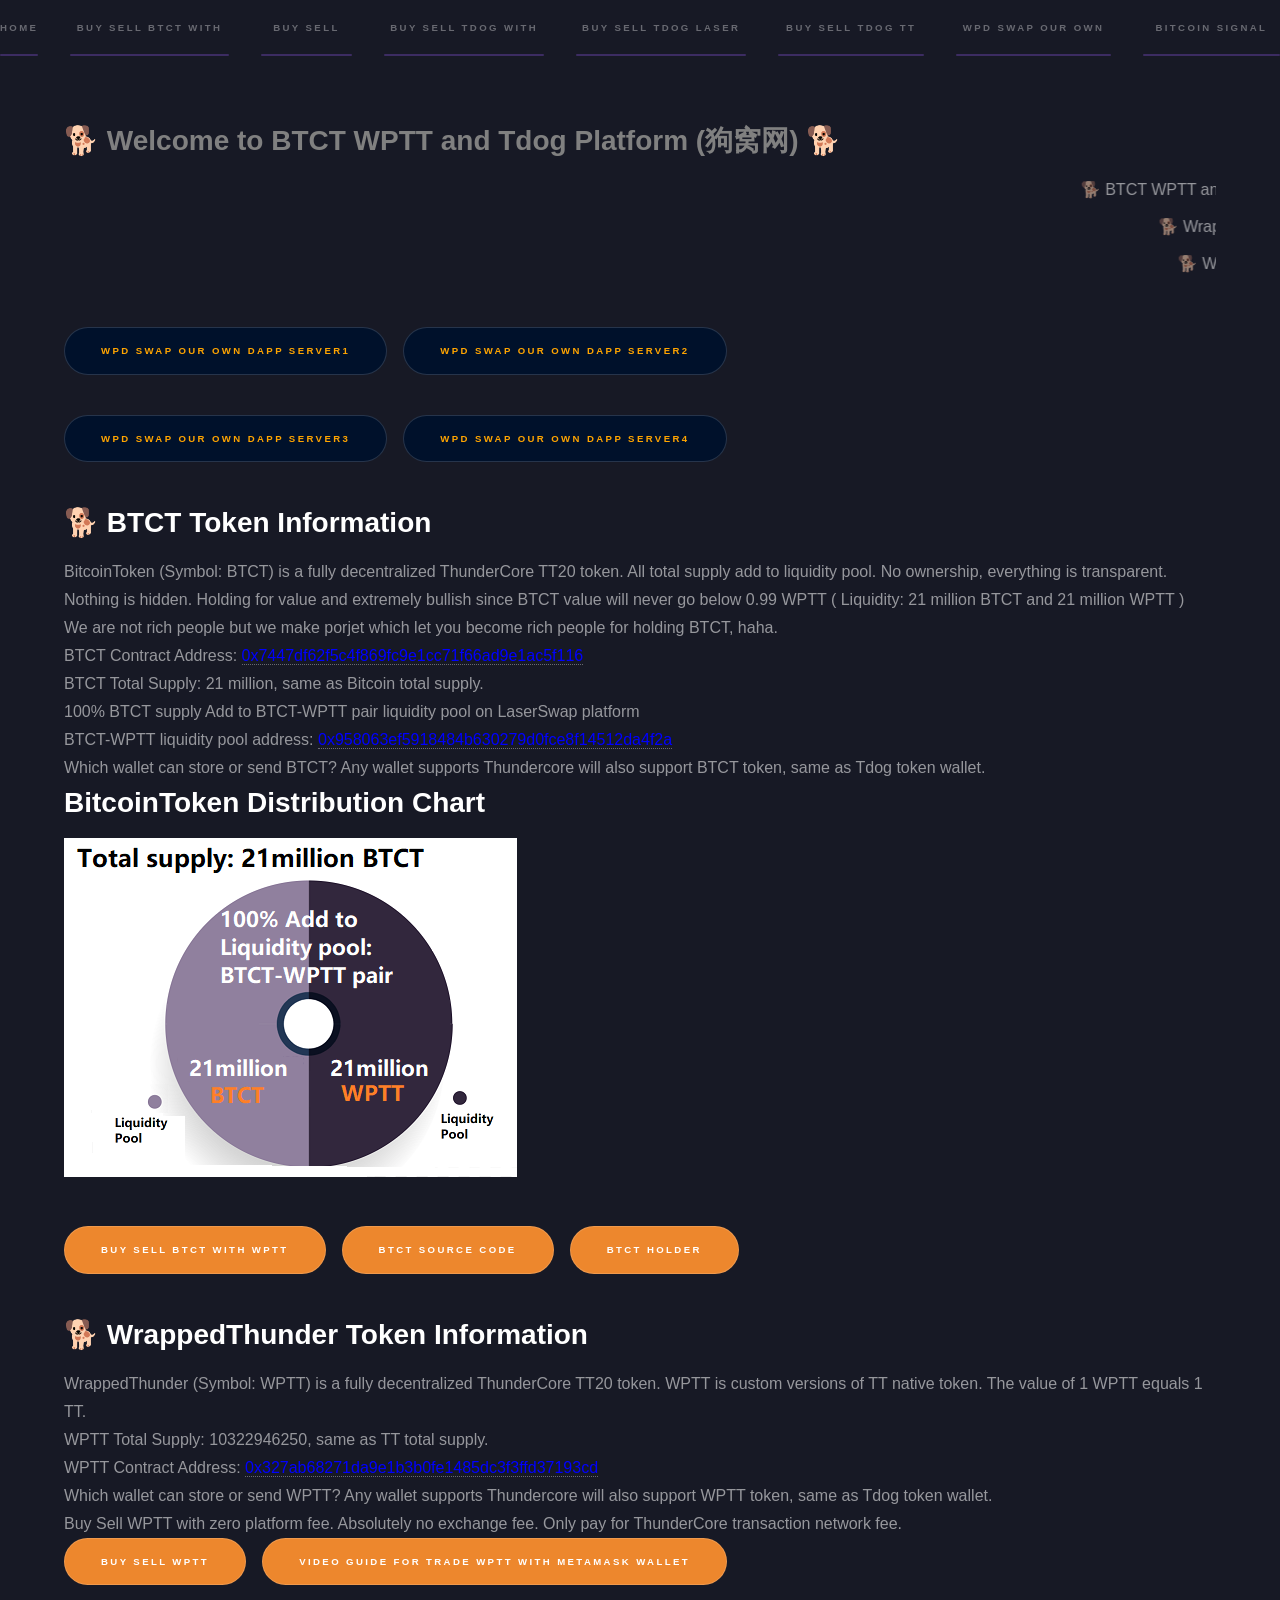
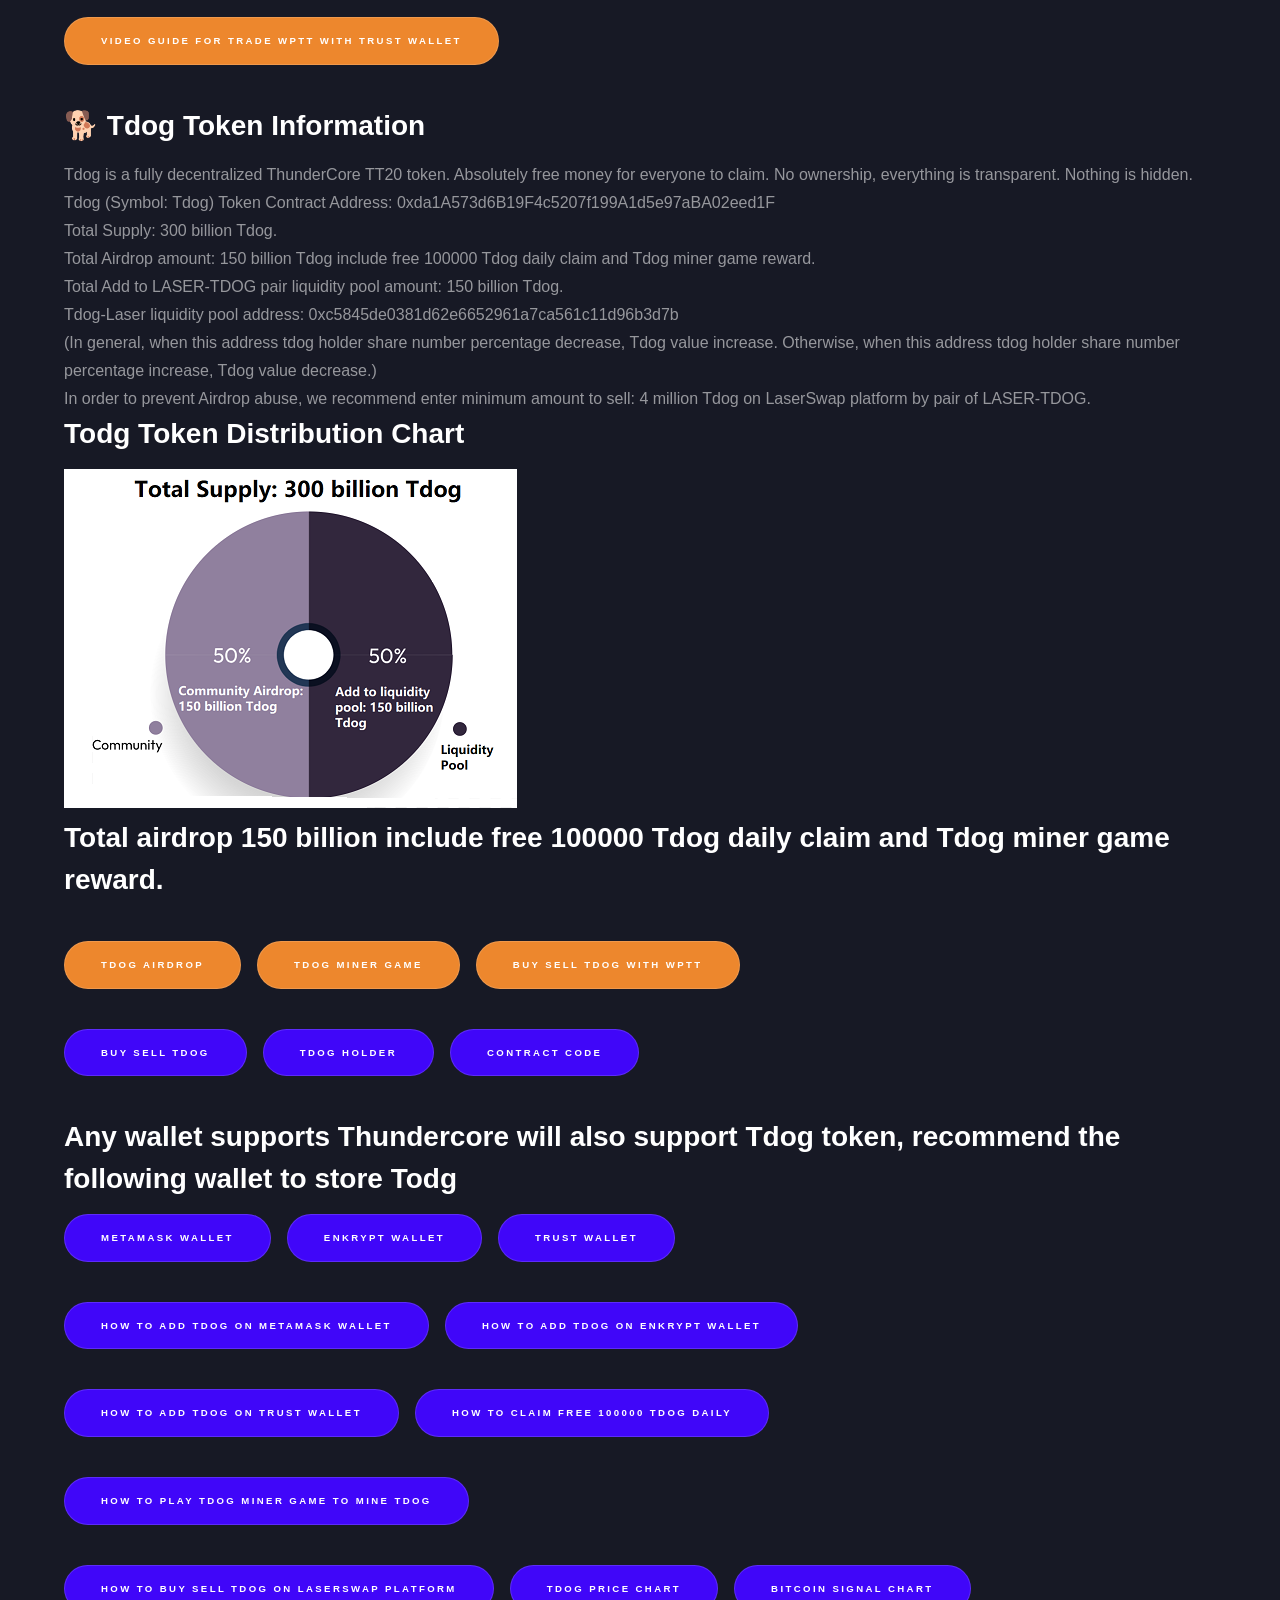
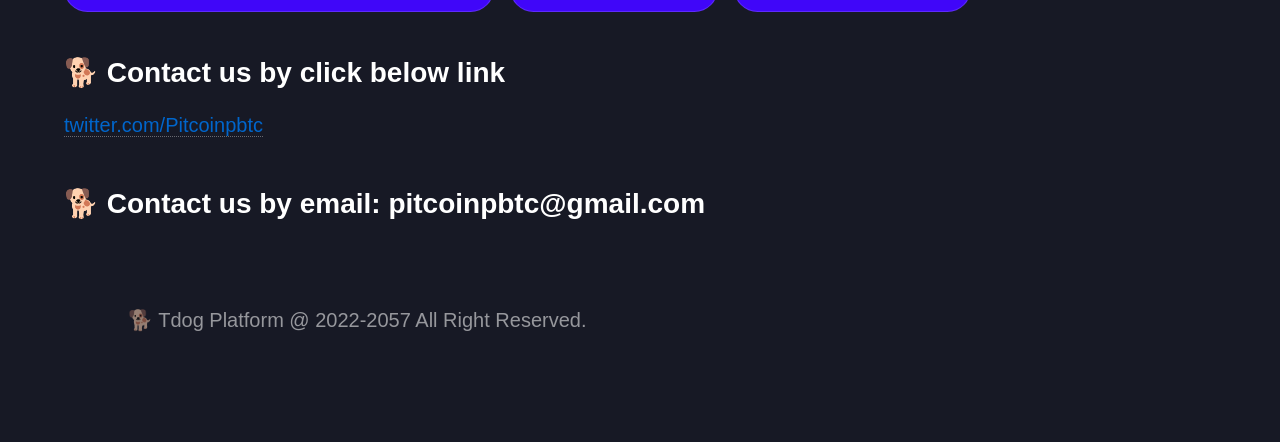
==== index.html @ ca7fe57a "Add files via upload" ====
<!DOCTYPE HTML>
<!--
	Hyperspace by HTML5 UP
	html5up.net | @ajlkn
	Free for personal and commercial use under the CCA 3.0 license (html5up.net/license)
-->
<html>
    <head>

	    <link rel="shortcut icon" href="./favicon.ico" />
	    <title>Tdog Platform</title>
		<meta charset="utf-8" />
		<meta name="viewport" content="width=device-width, initial-scale=1, user-scalable=no" />
		<link rel="stylesheet" href="assets/css/main.css" />
		<noscript><link rel="stylesheet" href="assets/css/noscript.css" /></noscript>
		</head>
	
	<body >

           <!-- Sidebar -->
			<section id="sidebar" style="background-color:#171925">
				<div class="inner" style="background-color:#171925">
					<nav>
						<ul>
	                  	<li><a href="https://tdogtoken.github.io/tdog">Home</a></li>
	                  	<li><a href="https://laserswap.finance/swap?inputCurrency=0x7447df62f5c4f869fc9e1cc71f66ad9e1ac5f116&outputCurrency=0x327ab68271da9e1b3b0fe1485dc3f3ffd37193cd" target="_blank" rel="noopener noreferrer">Buy Sell BTCT with WPTT</a></li>
	                  	<li><a href="https://tradewptt.netlify.app" target="_blank" rel="noopener noreferrer">Buy Sell WPTT</a></li>	
	                  	<li><a href="https://laserswap.finance/swap?inputCurrency=0x327ab68271da9e1b3b0fe1485dc3f3ffd37193cd&outputCurrency=0xda1A573d6B19F4c5207f199A1d5e97aBA02eed1F" target="_blank" rel="noopener noreferrer">Buy Sell Tdog with WPTT</a></li>
						<li><a href="https://laserswap.finance/swap?inputCurrency=0xda1A573d6B19F4c5207f199A1d5e97aBA02eed1F" target="_blank" rel="noopener noreferrer">Buy Sell Tdog Laser Swap</a></li>	
						<li><a href="https://ttswap.space/#/swap/0xda1A573d6B19F4c5207f199A1d5e97aBA02eed1F" target="_blank" rel="noopener noreferrer">Buy Sell Tdog TT Swap</a></li>	
						<li><a href="https://wpdhaha.netlify.app" target="_blank" rel="noopener noreferrer">WPD Swap our own dapp</a></li>	
					<li><a href="https://www.tradingview.com/chart/ud8ZrnPY/" target="_blank" rel="noopener noreferrer">Bitcoin Signal Chart</a></li>
						   
							
								
							
						</ul>
					</nav>
				</div>
			</section>
			
		<!-- Wrapper -->
			<div id="wrapper" style="background-color:#171925">
	
				<!-- Intro -->
					<section id="intro"  style="background-color:#171925">
						<div class="inner" >
					
		
	<!-- TradingView Widget BEGIN -->
<div class="tradingview-widget-container">
  <div class="tradingview-widget-container__widget"></div>
  <div class="tradingview-widget-copyright"><a href="https://www.tradingview.com/markets/" rel="noopener" target="_blank"><span class="blue-text"></span></a></div>
  <script type="text/javascript" src="https://s3.tradingview.com/external-embedding/embed-widget-ticker-tape.js" async>
  {
  "symbols": [
    {
      "description": "BUSD/USDT",
      "proName": "BINANCE:BUSDUSDT"
    },
    {
      "description": "BTC",
      "proName": "COINBASE:BTCUSD"
    },
    {
      "description": "CRO",
      "proName": "COINBASE:CROUSD"
    },
    {
      "description": "DOGE",
      "proName": "COINBASE:DOGEUSD"
    },
    {
      "description": "XMR",
      "proName": "BINANCE:XMRUSDT"
    },
    {
      "description": "BNB",
      "proName": "BINANCE:BNBUSDT"
    },
    {
      "description": "DJI",
      "proName": "FOREXCOM:DJI"
    }
  ],
  "showSymbolLogo": true,
  "colorTheme": "dark",
  "isTransparent": false,
  "displayMode": "adaptive",
  "locale": "en"
}
  </script>
</div>
<!-- TradingView Widget END -->
							



		<!-- Three -->
					<section id="three" class="wrapper style1 fade-up" style="background-color:#171925">
						<div class="inner">
							<h2><font color="grey">&#128021 Welcome to BTCT WPTT and Tdog Platform (狗窝网) &#128021</font> </h2>
							<marquee scrolldelay="10">&#128021 BTCT WPTT and Tdog are fully decentralized TT20 token designed for everyone all over the world.</marquee>

<marquee scrolldelay="200">&#128021 WrappedThunder (WPTT) is custom versions of TT native token. 1 WPTT = 1 TT.</marquee>
<marquee scrolldelay="300">&#128021 We are not rich people but we make porjet which let you become rich people for holding BTCT, haha. </marquee>

				
							
				<br>			
	<!-- TradingView Widget BEGIN -->
<div class="tradingview-widget-container">
  <div id="tradingview_32374"></div>
  <div class="tradingview-widget-copyright"><a href="https://www.tradingview.com/" rel="noopener nofollow" target="_blank"><span class="blue-text"></span></a></div>
  <script type="text/javascript" src="https://s3.tradingview.com/tv.js"></script>
  <script type="text/javascript">
  new TradingView.widget(
  {
  "width": 980,
  "height": 610,
  "symbol": "COINBASE:BTCUSD",
  "interval": "D",
  "timezone": "America/New_York",
  "theme": "dark",
  "style": "1",
  "locale": "en",
  "toolbar_bg": "#f1f3f6",
  "enable_publishing": false,
  "gridColor": "rgba(32, 18, 77, 0.06)",
  "allow_symbol_change": true,
  "studies": [
    "STD;Chop%1Zone",
    "STD;Supertrend"
  ],
  "container_id": "tradingview_32374"
}
  );
  </script>
</div>
<!-- TradingView Widget END -->

<p>  </p> 

<ul class="actions">
								<li ><a href="https://wpdhaha.netlify.app" target="_blank" rel="noopener noreferrer" class="button scrolly" style="background-color:#00112b"><font color="orange">WPD swap our own dapp Server1</font></a></li>
								
								<li ><a href="https://tdog.x10.mx/wpd" target="_blank" rel="noopener noreferrer" class="button scrolly" style="background-color:#00112b"><font color="orange">WPD swap our own dapp Server2</font></a></li>
							</ul>
      
      <p> </p>

<ul class="actions">
								
								<li ><a href="https://wpdhaha.onrender.com" target="_blank" rel="noopener noreferrer" class="button scrolly" style="background-color:#00112b"><font color="orange">WPD swap our own dapp Server3</font></a></li>
									<li ><a href="https://wpdhaha.on.fleek.co" target="_blank" rel="noopener noreferrer" class="button scrolly" style="background-color:#00112b"><font color="orange">WPD swap our own dapp Server4</font></a></li>
							</ul>
      
      <p> </p>
<h2>
    <span>&#128021 BTCT Token Information</span>
              </h2>
BitcoinToken (Symbol: BTCT) is a fully decentralized ThunderCore TT20 token. All total supply add to liquidity pool. No ownership, everything is transparent. Nothing is hidden. Holding for value and  extremely bullish since BTCT value will never go below 0.99 WPTT ( Liquidity: 21 million BTCT and 21 million WPTT )
<br>
We are not rich people but we make porjet which let you become rich people for holding BTCT, haha. 
<br>
BTCT Contract Address:
<a href="https://viewblock.io/thundercore/address/0x7447df62f5c4f869fc9e1cc71f66ad9e1ac5f116?tab=code" target="_blank" rel="noopener noreferrer"><font color="blue">0x7447df62f5c4f869fc9e1cc71f66ad9e1ac5f116</font>  </a>
<br>
BTCT Total Supply: 21 million, same as Bitcoin total supply.
<br>

100% BTCT supply Add to BTCT-WPTT pair liquidity pool on LaserSwap platform
<br>
BTCT-WPTT liquidity pool address:
<a href="https://viewblock.io/thundercore/tx/0x0cb4d4aabea428bb7ec6d4db8a1152db5d7328be580755c7cf4f2f6785cddc21" target="_blank" rel="noopener noreferrer"><font color="blue">0x958063ef5918484b630279d0fce8f14512da4f2a</font>  </a>
<br>
Which wallet can store or send BTCT? Any wallet supports Thundercore will also support BTCT token, same as Tdog token wallet.
<br>
<h2>
    <span>BitcoinToken Distribution Chart</span>
              </h2>
<img src="./btct.png">
<br> 

<p>  </p> 
<ul class="actions">
								<li ><a href="https://laserswap.finance/swap?inputCurrency=0x7447df62f5c4f869fc9e1cc71f66ad9e1ac5f116&outputCurrency=0x327ab68271da9e1b3b0fe1485dc3f3ffd37193cd" target="_blank" rel="noopener noreferrer" class="button scrolly" style="background-color:#ed872d">Buy Sell BTCT with WPTT</a></li>
								
								<li ><a href="https://viewblock.io/thundercore/address/0x7447df62f5c4f869fc9e1cc71f66ad9e1ac5f116?tab=code" target="_blank" rel="noopener noreferrer" class="button scrolly" style="background-color:#ed872d">BTCT source code</a></li>
								<li ><a href="https://viewblock.io/thundercore/address/0x7447df62f5c4f869fc9e1cc71f66ad9e1ac5f116?tab=holders" target="_blank" rel="noopener noreferrer" class="button scrolly" style="background-color:#ed872d">BTCT Holder</a></li>
							</ul>
      
      <p> </p>

<p>  </p> 

<h2>
    <span>&#128021 WrappedThunder Token Information</span>
              </h2>
WrappedThunder (Symbol: WPTT) is a fully decentralized ThunderCore TT20 token. WPTT is custom versions of TT native token. The value of 1 WPTT equals 1 TT.
<br>
WPTT Total Supply: 10322946250, same as TT total supply.
<br>
WPTT Contract Address:
<a href="https://viewblock.io/thundercore/address/0x327ab68271da9e1b3b0fe1485dc3f3ffd37193cd?tab=code" target="_blank" rel="noopener noreferrer"><font color="blue">0x327ab68271da9e1b3b0fe1485dc3f3ffd37193cd</font>  </a>
<br>
Which wallet can store or send WPTT? Any wallet supports Thundercore will also support WPTT token, same as Tdog token wallet.
<br>
Buy Sell WPTT with zero platform fee. Absolutely no exchange fee. Only pay for ThunderCore transaction network fee.
<br>
<ul class="actions">
						<li ><a href="https://tradewptt.netlify.app" target="_blank" rel="noopener noreferrer" class="button scrolly" style="background-color:#ed872d">Buy Sell WPTT</a></li>
						<li ><a href="https://youtu.be/8smgkiV57KY" target="_blank" rel="noopener noreferrer" class="button scrolly" style="background-color:#ed872d">Video Guide for trade WPTT with MetaMask Wallet</a></li>		
							</ul>

							<ul class="actions">
						
						<li ><a href="https://youtu.be/D5AMpmKLzRY" target="_blank" rel="noopener noreferrer" class="button scrolly" style="background-color:#ed872d">Video Guide for Trade WPTT with Trust Wallet</a></li>			
							</ul>
<p>  </p> 
<h2>
    <span>&#128021 Tdog Token Information</span>
              </h2>
Tdog is a fully decentralized ThunderCore TT20 token. Absolutely free money for everyone to claim. No ownership, everything is transparent. Nothing is hidden. 
<br>
Tdog (Symbol: Tdog) Token Contract Address:

0xda1A573d6B19F4c5207f199A1d5e97aBA02eed1F
<br>
Total Supply: 300 billion Tdog.
<br>
Total Airdrop amount: 150 billion Tdog include free 100000 Tdog daily claim and Tdog miner game  reward.
<br>
Total Add to LASER-TDOG pair liquidity pool amount: 150 billion Tdog.
<br>
Tdog-Laser liquidity pool address: 0xc5845de0381d62e6652961a7ca561c11d96b3d7b
<br>
(In general, when this address tdog holder share number percentage decrease, Tdog value increase. Otherwise, when this address tdog holder share number percentage increase, Tdog value decrease.)
<br>
In order to prevent Airdrop abuse, we recommend enter minimum amount to sell: 4 million Tdog on LaserSwap platform by pair of LASER-TDOG.
<br> 
<h2>
    <span>Todg Token Distribution Chart</span>
              </h2>
<img src="./chart.png">
<br> 
<h2>
    <span>Total airdrop 150 billion include free 100000 Tdog daily claim and Tdog miner game  reward.</span>
              </h2>
<p>  </p> 
<ul class="actions">
								<li ><a href="https://tdogtoken.netlify.app" target="_blank" rel="noopener noreferrer" class="button scrolly" style="background-color:#ed872d">Tdog Airdrop</a></li>
								
								<li ><a href="https://tdogminer.netlify.app" target="_blank" rel="noopener noreferrer" class="button scrolly" style="background-color:#ed872d">Tdog Miner Game</a></li>
								<li ><a href="https://laserswap.finance/swap?inputCurrency=0x327ab68271da9e1b3b0fe1485dc3f3ffd37193cd&outputCurrency=0xda1A573d6B19F4c5207f199A1d5e97aBA02eed1F" target="_blank" rel="noopener noreferrer" class="button scrolly" style="background-color:#ed872d">Buy Sell Tdog with WPTT</a></li>
							</ul>
      
      <p> </p>
          
            <ul class="actions">
								
								<li ><a href="https://laserswap.finance/swap?inputCurrency=0xda1A573d6B19F4c5207f199A1d5e97aBA02eed1F" target="_blank" rel="noopener noreferrer" class="button scrolly" style="background-color:#4006F9">Buy Sell Tdog</a></li>
								<li ><a href="https://viewblock.io/thundercore/address/0xda1A573d6B19F4c5207f199A1d5e97aBA02eed1F?tab=holders" target="_blank" rel="noopener noreferrer" class="button scrolly" style="background-color:#4006F9">Tdog Holder</a></li>

								<li ><a href="https://viewblock.io/thundercore/address/0xda1A573d6B19F4c5207f199A1d5e97aBA02eed1F?tab=code" target="_blank" rel="noopener noreferrer" class="button scrolly" style="background-color:#4006F9">Contract Code</a></li>
							</ul>
      
      <p> </p>
      <h2>
    <span>Any wallet supports Thundercore will also support Tdog token, recommend the following wallet to store Todg</span>
              </h2>
               <ul class="actions">
								<li ><a href="https://metamask.io/download" target="_blank" rel="noopener noreferrer" class="button scrolly" style="background-color:#4006F9">MetaMask Wallet</a></li>
								<li ><a href="https://www.enkrypt.com" target="_blank" rel="noopener noreferrer" class="button scrolly" style="background-color:#4006F9">Enkrypt Wallet</a></li>
								<li ><a href="https://trustwallet.com/download" target="_blank" rel="noopener noreferrer" class="button scrolly" style="background-color:#4006F9">Trust Wallet</a></li>
								
							</ul>

							<p> </p>
               <ul class="actions">
								<li ><a href="https://youtu.be/UXLisyo_a00" target="_blank" rel="noopener noreferrer" class="button scrolly" style="background-color:#4006F9">How to Add Tdog on MetaMask Wallet</a></li>
								<li ><a href="https://youtu.be/zZYazWjPSdI" target="_blank" rel="noopener noreferrer" class="button scrolly" style="background-color:#4006F9">How to Add Tdog on Enkrypt Wallet</a></li>
							</ul>
              <p> </p>
               <ul class="actions">
						<li ><a href="https://youtu.be/17W8KBryE7c" target="_blank" rel="noopener noreferrer" class="button scrolly" style="background-color:#4006F9">How to Add Tdog on Trust Wallet</a></li>
								
								<li ><a href="https://youtu.be/xAdRrzoNSX0" target="_blank" rel="noopener noreferrer" class="button scrolly" style="background-color:#4006F9">How to claim free 100000 Tdog daily</a></li>
							</ul>
              <p> </p>
               <ul class="actions">
						<li ><a href="https://youtu.be/H9EZ8TGVRdA" target="_blank" rel="noopener noreferrer" class="button scrolly" style="background-color:#4006F9">How to Play Tdog Miner Game to mine Tdog</a></li>
							</ul>
              <p> </p>
              <ul class="actions">
								<li ><a href="https://youtu.be/sQLJl9Ej60w" target="_blank" rel="noopener noreferrer" class="button scrolly" style="background-color:#4006F9">How to Buy Sell Tdog on LaserSwap Platform</a></li>
								
								<li ><a href="https://coinmarketcap.com/dexscan/thundercore/0xc5845de0381d62e6652961a7ca561c11d96b3d7b" target="_blank" rel="noopener noreferrer" class="button scrolly" style="background-color:#4006F9">Tdog Price Chart</a></li>
								<li ><a href="https://www.tradingview.com/chart/ud8ZrnPY/" target="_blank" rel="noopener noreferrer" class="button scrolly" style="background-color:#4006F9">Bitcoin Signal Chart</a></li>
							</ul>
              <p> </p>
               <h2>
                   <span>&#128021 Contact us by click below link</span>
              </h2>
       
 <a href="https://twitter.com/Pitcoinpbtc" class="boxed-btn blank" style="font-size: 20px; color:#0066cc; margin-right: 20px;">twitter.com/Pitcoinpbtc</a>        
           
                <p>  </p> 
    
        
            <h2>&#128021 Contact us by email: pitcoinpbtc@gmail.com </h2>
				<!-- Three -->
					<section id="four" class="wrapper style1 fade-up" style="background-color:#171925">
						<div class="inner">
							
							<p>&#128021 Tdog Platform @ 2022-2057 All Right Reserved.</p>
							
						</div>
					</section>

			
		
			<script src="assets/js/jquery.min.js"></script>
			<script src="assets/js/jquery.scrollex.min.js"></script>
			<script src="assets/js/jquery.scrolly.min.js"></script>
			<script src="assets/js/browser.min.js"></script>
			<script src="assets/js/breakpoints.min.js"></script>
			<script src="assets/js/util.js"></script>
			<script src="assets/js/main.js"></script>

	</body>
</html>
---- assets/css/main.css ----
@import url(fontawesome-all.min.css);

/*
	Hyperspace by HTML5 UP
	html5up.net | @ajlkn
	Free for personal and commercial use under the CCA 3.0 license (html5up.net/license)
*/

html, body, div, span, applet, object,
iframe, h1, h2, h3, h4, h5, h6, p, blockquote,
pre, a, abbr, acronym, address, big, cite,
code, del, dfn, em, img, ins, kbd, q, s, samp,
small, strike, strong, sub, sup, tt, var, b,
u, i, center, dl, dt, dd, ol, ul, li, fieldset,
form, label, legend, table, caption, tbody,
tfoot, thead, tr, th, td, article, aside,
canvas, details, embed, figure, figcaption,
footer, header, hgroup, menu, nav, output, ruby,
section, summary, time, mark, audio, video {
	margin: 0;
	padding: 0;
	border: 0;
	font-size: 100%;
	font: inherit;
	vertical-align: baseline;}

article, aside, details, figcaption, figure,
footer, header, hgroup, menu, nav, section {
	display: block;}

body {
	line-height: 1;
}

ol, ul {
	list-style: none;
}

blockquote, q {
	quotes: none;
}

	blockquote:before, blockquote:after, q:before, q:after {
		content: '';
		content: none;
	}

table {
	border-collapse: collapse;
	border-spacing: 0;
}

body {
	-webkit-text-size-adjust: none;
}

mark {
	background-color: transparent;
	color: inherit;
}

input::-moz-focus-inner {
	border: 0;
	padding: 0;
}

input, select, textarea {
	-moz-appearance: none;
	-webkit-appearance: none;
	-ms-appearance: none;
	appearance: none;
}

/* Basic */

	@-ms-viewport {
		width: device-width;
	}

	body {
		-ms-overflow-style: scrollbar;
	}

	@media screen and (max-width: 480px) {

		html, body {
			min-width: 320px;
		}

	}

	html {
		box-sizing: border-box;
	}

	*, *:before, *:after {
		box-sizing: inherit;
	}

	body {
		background: #312450;
	}

		body.is-preload *, body.is-preload *:before, body.is-preload *:after {
			-moz-animation: none !important;
			-webkit-animation: none !important;
			-ms-animation: none !important;
			animation: none !important;
			-moz-transition: none !important;
			-webkit-transition: none !important;
			-ms-transition: none !important;
			transition: none !important;
		}

/* Type */

	body, input, select, textarea {
		color: rgba(255, 255, 255, 0.55);
		font-family: Arial, Helvetica, sans-serif;
		font-size: 16.5pt;
		font-weight: normal;
		line-height: 1.75;
	}

		@media screen and (max-width: 1680px) {

			body, input, select, textarea {
				font-size: 13pt;
			}

		}

		@media screen and (max-width: 1280px) {

			body, input, select, textarea {
				font-size: 12pt;
			}

		}

		@media screen and (max-width: 360px) {

			body, input, select, textarea {
				font-size: 11pt;
			}

		}

	a {
		-moz-transition: color 0.2s ease, border-bottom-color 0.2s ease;
		-webkit-transition: color 0.2s ease, border-bottom-color 0.2s ease;
		-ms-transition: color 0.2s ease, border-bottom-color 0.2s ease;
		transition: color 0.2s ease, border-bottom-color 0.2s ease;
		border-bottom: dotted 1px rgba(255, 255, 255, 0.35);
		color: inherit;
		text-decoration: none;
	}

		a:hover {
			border-bottom-color: transparent;
			color: #ffffff;
		}

	strong, b {
		color: #ffffff;
		font-weight: bold;
	}

	em, i {
		font-style: italic;
	}

	p {
		margin: 0 0 2em 0;
	}

	h1, h2, h3, h4, h5, h6 {
		color: #ffffff;
		font-weight: bold;
		line-height: 1.5;
		margin: 0 0 0.5em 0;
	}

		h1 a, h2 a, h3 a, h4 a, h5 a, h6 a {
			color: inherit;
			text-decoration: none;
		}

	h1 {
		font-size: 2.75em;
	}

		h1.major {
			margin: 0 0 1.3em 0;
			position: relative;
			padding-bottom: 0.35em;
		}

			h1.major:after {
				background-image: -moz-linear-gradient(to right, #5e42a6, #b74e91);
				background-image: -webkit-linear-gradient(to right, #5e42a6, #b74e91);
				background-image: -ms-linear-gradient(to right, #5e42a6, #b74e91);
				background-image: linear-gradient(to right, #5e42a6, #b74e91);
				-moz-transition: max-width 0.2s ease;
				-webkit-transition: max-width 0.2s ease;
				-ms-transition: max-width 0.2s ease;
				transition: max-width 0.2s ease;
				border-radius: 0.2em;
				bottom: 0;
				content: '';
				height: 0.05em;
				position: absolute;
				right: 0;
				width: 100%;
			}

	h2 {
		font-size: 1.75em;
	}

	h3 {
		font-size: 1.1em;
	}

	h4 {
		font-size: 1em;
	}

	h5 {
		font-size: 0.8em;
	}

	h6 {
		font-size: 0.6em;
	}

	@media screen and (max-width: 736px) {

		h1 {
			font-size: 2em;
		}

		h2 {
			font-size: 1.25em;
		}

		h3 {
			font-size: 1em;
		}

		h4 {
			font-size: 0.8em;
		}

		h5 {
			font-size: 0.6em;
		}

		h6 {
			font-size: 0.6em;
		}

	}

	sub {
		font-size: 0.8em;
		position: relative;
		top: 0.5em;
	}

	sup {
		font-size: 0.8em;
		position: relative;
		top: -0.5em;
	}

	blockquote {
		border-left: solid 4px rgba(255, 255, 255, 0.15);
		font-style: italic;
		margin: 0 0 2em 0;
		padding: 0.5em 0 0.5em 2em;
	}

	code {
		background: rgba(255, 255, 255, 0.05);
		border-radius: 0.25em;
		border: solid 1px rgba(255, 255, 255, 0.15);
		font-family: "Courier New", monospace;
		font-size: 0.9em;
		margin: 0 0.25em;
		padding: 0.25em 0.65em;
	}

	pre {
		-webkit-overflow-scrolling: touch;
		font-family: "Courier New", monospace;
		font-size: 0.9em;
		margin: 0 0 2em 0;
	}

		pre code {
			display: block;
			line-height: 1.75em;
			padding: 1em 1.5em;
			overflow-x: auto;
		}

	hr {
		border: 0;
		border-bottom: solid 1px rgba(255, 255, 255, 0.15);
		margin: 2em 0;
	}

		hr.major {
			margin: 3em 0;
		}

	.align-left {
		text-align: left;
	}

	.align-center {
		text-align: center;
	}

	.align-right {
		text-align: right;
	}

/* Row */

	.row {
		display: flex;
		flex-wrap: wrap;
		box-sizing: border-box;
		align-items: stretch;
	}

		.row > * {
			box-sizing: border-box;
		}

		.row.gtr-uniform > * > :last-child {
			margin-bottom: 0;
		}

		.row.aln-left {
			justify-content: flex-start;
		}

		.row.aln-center {
			justify-content: center;
		}

		.row.aln-right {
			justify-content: flex-end;
		}

		.row.aln-top {
			align-items: flex-start;
		}

		.row.aln-middle {
			align-items: center;
		}

		.row.aln-bottom {
			align-items: flex-end;
		}

		.row > .imp {
			order: -1;
		}

		.row > .col-1 {
			width: 8.33333%;
		}

		.row > .off-1 {
			margin-left: 8.33333%;
		}

		.row > .col-2 {
			width: 16.66667%;
		}

		.row > .off-2 {
			margin-left: 16.66667%;
		}

		.row > .col-3 {
			width: 25%;
		}

		.row > .off-3 {
			margin-left: 25%;
		}

		.row > .col-4 {
			width: 33.33333%;
		}

		.row > .off-4 {
			margin-left: 33.33333%;
		}

		.row > .col-5 {
			width: 41.66667%;
		}

		.row > .off-5 {
			margin-left: 41.66667%;
		}

		.row > .col-6 {
			width: 50%;
		}

		.row > .off-6 {
			margin-left: 50%;
		}

		.row > .col-7 {
			width: 58.33333%;
		}

		.row > .off-7 {
			margin-left: 58.33333%;
		}

		.row > .col-8 {
			width: 66.66667%;
		}

		.row > .off-8 {
			margin-left: 66.66667%;
		}

		.row > .col-9 {
			width: 75%;
		}

		.row > .off-9 {
			margin-left: 75%;
		}

		.row > .col-10 {
			width: 83.33333%;
		}

		.row > .off-10 {
			margin-left: 83.33333%;
		}

		.row > .col-11 {
			width: 91.66667%;
		}

		.row > .off-11 {
			margin-left: 91.66667%;
		}

		.row > .col-12 {
			width: 100%;
		}

		.row > .off-12 {
			margin-left: 100%;
		}

		.row.gtr-0 {
			margin-top: 0;
			margin-left: 0em;
		}

			.row.gtr-0 > * {
				padding: 0 0 0 0em;
			}

			.row.gtr-0.gtr-uniform {
				margin-top: 0em;
			}

				.row.gtr-0.gtr-uniform > * {
					padding-top: 0em;
				}

		.row.gtr-25 {
			margin-top: 0;
			margin-left: -0.375em;
		}

			.row.gtr-25 > * {
				padding: 0 0 0 0.375em;
			}

			.row.gtr-25.gtr-uniform {
				margin-top: -0.375em;
			}

				.row.gtr-25.gtr-uniform > * {
					padding-top: 0.375em;
				}

		.row.gtr-50 {
			margin-top: 0;
			margin-left: -0.75em;
		}

			.row.gtr-50 > * {
				padding: 0 0 0 0.75em;
			}

			.row.gtr-50.gtr-uniform {
				margin-top: -0.75em;
			}

				.row.gtr-50.gtr-uniform > * {
					padding-top: 0.75em;
				}

		.row {
			margin-top: 0;
			margin-left: -1.5em;
		}

			.row > * {
				padding: 0 0 0 1.5em;
			}

			.row.gtr-uniform {
				margin-top: -1.5em;
			}

				.row.gtr-uniform > * {
					padding-top: 1.5em;
				}

		.row.gtr-150 {
			margin-top: 0;
			margin-left: -2.25em;
		}

			.row.gtr-150 > * {
				padding: 0 0 0 2.25em;
			}

			.row.gtr-150.gtr-uniform {
				margin-top: -2.25em;
			}

				.row.gtr-150.gtr-uniform > * {
					padding-top: 2.25em;
				}

		.row.gtr-200 {
			margin-top: 0;
			margin-left: -3em;
		}

			.row.gtr-200 > * {
				padding: 0 0 0 3em;
			}

			.row.gtr-200.gtr-uniform {
				margin-top: -3em;
			}

				.row.gtr-200.gtr-uniform > * {
					padding-top: 3em;
				}

		@media screen and (max-width: 1680px) {

			.row {
				display: flex;
				flex-wrap: wrap;
				box-sizing: border-box;
				align-items: stretch;
			}

				.row > * {
					box-sizing: border-box;
				}

				.row.gtr-uniform > * > :last-child {
					margin-bottom: 0;
				}

				.row.aln-left {
					justify-content: flex-start;
				}

				.row.aln-center {
					justify-content: center;
				}

				.row.aln-right {
					justify-content: flex-end;
				}

				.row.aln-top {
					align-items: flex-start;
				}

				.row.aln-middle {
					align-items: center;
				}

				.row.aln-bottom {
					align-items: flex-end;
				}

				.row > .imp-xlarge {
					order: -1;
				}

				.row > .col-1-xlarge {
					width: 8.33333%;
				}

				.row > .off-1-xlarge {
					margin-left: 8.33333%;
				}

				.row > .col-2-xlarge {
					width: 16.66667%;
				}

				.row > .off-2-xlarge {
					margin-left: 16.66667%;
				}

				.row > .col-3-xlarge {
					width: 25%;
				}

				.row > .off-3-xlarge {
					margin-left: 25%;
				}

				.row > .col-4-xlarge {
					width: 33.33333%;
				}

				.row > .off-4-xlarge {
					margin-left: 33.33333%;
				}

				.row > .col-5-xlarge {
					width: 41.66667%;
				}

				.row > .off-5-xlarge {
					margin-left: 41.66667%;
				}

				.row > .col-6-xlarge {
					width: 50%;
				}

				.row > .off-6-xlarge {
					margin-left: 50%;
				}

				.row > .col-7-xlarge {
					width: 58.33333%;
				}

				.row > .off-7-xlarge {
					margin-left: 58.33333%;
				}

				.row > .col-8-xlarge {
					width: 66.66667%;
				}

				.row > .off-8-xlarge {
					margin-left: 66.66667%;
				}

				.row > .col-9-xlarge {
					width: 75%;
				}

				.row > .off-9-xlarge {
					margin-left: 75%;
				}

				.row > .col-10-xlarge {
					width: 83.33333%;
				}

				.row > .off-10-xlarge {
					margin-left: 83.33333%;
				}

				.row > .col-11-xlarge {
					width: 91.66667%;
				}

				.row > .off-11-xlarge {
					margin-left: 91.66667%;
				}

				.row > .col-12-xlarge {
					width: 100%;
				}

				.row > .off-12-xlarge {
					margin-left: 100%;
				}

				.row.gtr-0 {
					margin-top: 0;
					margin-left: 0em;
				}

					.row.gtr-0 > * {
						padding: 0 0 0 0em;
					}

					.row.gtr-0.gtr-uniform {
						margin-top: 0em;
					}

						.row.gtr-0.gtr-uniform > * {
							padding-top: 0em;
						}

				.row.gtr-25 {
					margin-top: 0;
					margin-left: -0.375em;
				}

					.row.gtr-25 > * {
						padding: 0 0 0 0.375em;
					}

					.row.gtr-25.gtr-uniform {
						margin-top: -0.375em;
					}

						.row.gtr-25.gtr-uniform > * {
							padding-top: 0.375em;
						}

				.row.gtr-50 {
					margin-top: 0;
					margin-left: -0.75em;
				}

					.row.gtr-50 > * {
						padding: 0 0 0 0.75em;
					}

					.row.gtr-50.gtr-uniform {
						margin-top: -0.75em;
					}

						.row.gtr-50.gtr-uniform > * {
							padding-top: 0.75em;
						}

				.row {
					margin-top: 0;
					margin-left: -1.5em;
				}

					.row > * {
						padding: 0 0 0 1.5em;
					}

					.row.gtr-uniform {
						margin-top: -1.5em;
					}

						.row.gtr-uniform > * {
							padding-top: 1.5em;
						}

				.row.gtr-150 {
					margin-top: 0;
					margin-left: -2.25em;
				}

					.row.gtr-150 > * {
						padding: 0 0 0 2.25em;
					}

					.row.gtr-150.gtr-uniform {
						margin-top: -2.25em;
					}

						.row.gtr-150.gtr-uniform > * {
							padding-top: 2.25em;
						}

				.row.gtr-200 {
					margin-top: 0;
					margin-left: -3em;
				}

					.row.gtr-200 > * {
						padding: 0 0 0 3em;
					}

					.row.gtr-200.gtr-uniform {
						margin-top: -3em;
					}

						.row.gtr-200.gtr-uniform > * {
							padding-top: 3em;
						}

		}

		@media screen and (max-width: 1280px) {

			.row {
				display: flex;
				flex-wrap: wrap;
				box-sizing: border-box;
				align-items: stretch;
			}

				.row > * {
					box-sizing: border-box;
				}

				.row.gtr-uniform > * > :last-child {
					margin-bottom: 0;
				}

				.row.aln-left {
					justify-content: flex-start;
				}

				.row.aln-center {
					justify-content: center;
				}

				.row.aln-right {
					justify-content: flex-end;
				}

				.row.aln-top {
					align-items: flex-start;
				}

				.row.aln-middle {
					align-items: center;
				}

				.row.aln-bottom {
					align-items: flex-end;
				}

				.row > .imp-large {
					order: -1;
				}

				.row > .col-1-large {
					width: 8.33333%;
				}

				.row > .off-1-large {
					margin-left: 8.33333%;
				}

				.row > .col-2-large {
					width: 16.66667%;
				}

				.row > .off-2-large {
					margin-left: 16.66667%;
				}

				.row > .col-3-large {
					width: 25%;
				}

				.row > .off-3-large {
					margin-left: 25%;
				}

				.row > .col-4-large {
					width: 33.33333%;
				}

				.row > .off-4-large {
					margin-left: 33.33333%;
				}

				.row > .col-5-large {
					width: 41.66667%;
				}

				.row > .off-5-large {
					margin-left: 41.66667%;
				}

				.row > .col-6-large {
					width: 50%;
				}

				.row > .off-6-large {
					margin-left: 50%;
				}

				.row > .col-7-large {
					width: 58.33333%;
				}

				.row > .off-7-large {
					margin-left: 58.33333%;
				}

				.row > .col-8-large {
					width: 66.66667%;
				}

				.row > .off-8-large {
					margin-left: 66.66667%;
				}

				.row > .col-9-large {
					width: 75%;
				}

				.row > .off-9-large {
					margin-left: 75%;
				}

				.row > .col-10-large {
					width: 83.33333%;
				}

				.row > .off-10-large {
					margin-left: 83.33333%;
				}

				.row > .col-11-large {
					width: 91.66667%;
				}

				.row > .off-11-large {
					margin-left: 91.66667%;
				}

				.row > .col-12-large {
					width: 100%;
				}

				.row > .off-12-large {
					margin-left: 100%;
				}

				.row.gtr-0 {
					margin-top: 0;
					margin-left: 0em;
				}

					.row.gtr-0 > * {
						padding: 0 0 0 0em;
					}

					.row.gtr-0.gtr-uniform {
						margin-top: 0em;
					}

						.row.gtr-0.gtr-uniform > * {
							padding-top: 0em;
						}

				.row.gtr-25 {
					margin-top: 0;
					margin-left: -0.375em;
				}

					.row.gtr-25 > * {
						padding: 0 0 0 0.375em;
					}

					.row.gtr-25.gtr-uniform {
						margin-top: -0.375em;
					}

						.row.gtr-25.gtr-uniform > * {
							padding-top: 0.375em;
						}

				.row.gtr-50 {
					margin-top: 0;
					margin-left: -0.75em;
				}

					.row.gtr-50 > * {
						padding: 0 0 0 0.75em;
					}

					.row.gtr-50.gtr-uniform {
						margin-top: -0.75em;
					}

						.row.gtr-50.gtr-uniform > * {
							padding-top: 0.75em;
						}

				.row {
					margin-top: 0;
					margin-left: -1.5em;
				}

					.row > * {
						padding: 0 0 0 1.5em;
					}

					.row.gtr-uniform {
						margin-top: -1.5em;
					}

						.row.gtr-uniform > * {
							padding-top: 1.5em;
						}

				.row.gtr-150 {
					margin-top: 0;
					margin-left: -2.25em;
				}

					.row.gtr-150 > * {
						padding: 0 0 0 2.25em;
					}

					.row.gtr-150.gtr-uniform {
						margin-top: -2.25em;
					}

						.row.gtr-150.gtr-uniform > * {
							padding-top: 2.25em;
						}

				.row.gtr-200 {
					margin-top: 0;
					margin-left: -3em;
				}

					.row.gtr-200 > * {
						padding: 0 0 0 3em;
					}

					.row.gtr-200.gtr-uniform {
						margin-top: -3em;
					}

						.row.gtr-200.gtr-uniform > * {
							padding-top: 3em;
						}

		}

		@media screen and (max-width: 980px) {

			.row {
				display: flex;
				flex-wrap: wrap;
				box-sizing: border-box;
				align-items: stretch;
			}

				.row > * {
					box-sizing: border-box;
				}

				.row.gtr-uniform > * > :last-child {
					margin-bottom: 0;
				}

				.row.aln-left {
					justify-content: flex-start;
				}

				.row.aln-center {
					justify-content: center;
				}

				.row.aln-right {
					justify-content: flex-end;
				}

				.row.aln-top {
					align-items: flex-start;
				}

				.row.aln-middle {
					align-items: center;
				}

				.row.aln-bottom {
					align-items: flex-end;
				}

				.row > .imp-medium {
					order: -1;
				}

				.row > .col-1-medium {
					width: 8.33333%;
				}

				.row > .off-1-medium {
					margin-left: 8.33333%;
				}

				.row > .col-2-medium {
					width: 16.66667%;
				}

				.row > .off-2-medium {
					margin-left: 16.66667%;
				}

				.row > .col-3-medium {
					width: 25%;
				}

				.row > .off-3-medium {
					margin-left: 25%;
				}

				.row > .col-4-medium {
					width: 33.33333%;
				}

				.row > .off-4-medium {
					margin-left: 33.33333%;
				}

				.row > .col-5-medium {
					width: 41.66667%;
				}

				.row > .off-5-medium {
					margin-left: 41.66667%;
				}

				.row > .col-6-medium {
					width: 50%;
				}

				.row > .off-6-medium {
					margin-left: 50%;
				}

				.row > .col-7-medium {
					width: 58.33333%;
				}

				.row > .off-7-medium {
					margin-left: 58.33333%;
				}

				.row > .col-8-medium {
					width: 66.66667%;
				}

				.row > .off-8-medium {
					margin-left: 66.66667%;
				}

				.row > .col-9-medium {
					width: 75%;
				}

				.row > .off-9-medium {
					margin-left: 75%;
				}

				.row > .col-10-medium {
					width: 83.33333%;
				}

				.row > .off-10-medium {
					margin-left: 83.33333%;
				}

				.row > .col-11-medium {
					width: 91.66667%;
				}

				.row > .off-11-medium {
					margin-left: 91.66667%;
				}

				.row > .col-12-medium {
					width: 100%;
				}

				.row > .off-12-medium {
					margin-left: 100%;
				}

				.row.gtr-0 {
					margin-top: 0;
					margin-left: 0em;
				}

					.row.gtr-0 > * {
						padding: 0 0 0 0em;
					}

					.row.gtr-0.gtr-uniform {
						margin-top: 0em;
					}

						.row.gtr-0.gtr-uniform > * {
							padding-top: 0em;
						}

				.row.gtr-25 {
					margin-top: 0;
					margin-left: -0.375em;
				}

					.row.gtr-25 > * {
						padding: 0 0 0 0.375em;
					}

					.row.gtr-25.gtr-uniform {
						margin-top: -0.375em;
					}

						.row.gtr-25.gtr-uniform > * {
							padding-top: 0.375em;
						}

				.row.gtr-50 {
					margin-top: 0;
					margin-left: -0.75em;
				}

					.row.gtr-50 > * {
						padding: 0 0 0 0.75em;
					}

					.row.gtr-50.gtr-uniform {
						margin-top: -0.75em;
					}

						.row.gtr-50.gtr-uniform > * {
							padding-top: 0.75em;
						}

				.row {
					margin-top: 0;
					margin-left: -1.5em;
				}

					.row > * {
						padding: 0 0 0 1.5em;
					}

					.row.gtr-uniform {
						margin-top: -1.5em;
					}

						.row.gtr-uniform > * {
							padding-top: 1.5em;
						}

				.row.gtr-150 {
					margin-top: 0;
					margin-left: -2.25em;
				}

					.row.gtr-150 > * {
						padding: 0 0 0 2.25em;
					}

					.row.gtr-150.gtr-uniform {
						margin-top: -2.25em;
					}

						.row.gtr-150.gtr-uniform > * {
							padding-top: 2.25em;
						}

				.row.gtr-200 {
					margin-top: 0;
					margin-left: -3em;
				}

					.row.gtr-200 > * {
						padding: 0 0 0 3em;
					}

					.row.gtr-200.gtr-uniform {
						margin-top: -3em;
					}

						.row.gtr-200.gtr-uniform > * {
							padding-top: 3em;
						}

		}

		@media screen and (max-width: 736px) {

			.row {
				display: flex;
				flex-wrap: wrap;
				box-sizing: border-box;
				align-items: stretch;
			}

				.row > * {
					box-sizing: border-box;
				}

				.row.gtr-uniform > * > :last-child {
					margin-bottom: 0;
				}

				.row.aln-left {
					justify-content: flex-start;
				}

				.row.aln-center {
					justify-content: center;
				}

				.row.aln-right {
					justify-content: flex-end;
				}

				.row.aln-top {
					align-items: flex-start;
				}

				.row.aln-middle {
					align-items: center;
				}

				.row.aln-bottom {
					align-items: flex-end;
				}

				.row > .imp-small {
					order: -1;
				}

				.row > .col-1-small {
					width: 8.33333%;
				}

				.row > .off-1-small {
					margin-left: 8.33333%;
				}

				.row > .col-2-small {
					width: 16.66667%;
				}

				.row > .off-2-small {
					margin-left: 16.66667%;
				}

				.row > .col-3-small {
					width: 25%;
				}

				.row > .off-3-small {
					margin-left: 25%;
				}

				.row > .col-4-small {
					width: 33.33333%;
				}

				.row > .off-4-small {
					margin-left: 33.33333%;
				}

				.row > .col-5-small {
					width: 41.66667%;
				}

				.row > .off-5-small {
					margin-left: 41.66667%;
				}

				.row > .col-6-small {
					width: 50%;
				}

				.row > .off-6-small {
					margin-left: 50%;
				}

				.row > .col-7-small {
					width: 58.33333%;
				}

				.row > .off-7-small {
					margin-left: 58.33333%;
				}

				.row > .col-8-small {
					width: 66.66667%;
				}

				.row > .off-8-small {
					margin-left: 66.66667%;
				}

				.row > .col-9-small {
					width: 75%;
				}

				.row > .off-9-small {
					margin-left: 75%;
				}

				.row > .col-10-small {
					width: 83.33333%;
				}

				.row > .off-10-small {
					margin-left: 83.33333%;
				}

				.row > .col-11-small {
					width: 91.66667%;
				}

				.row > .off-11-small {
					margin-left: 91.66667%;
				}

				.row > .col-12-small {
					width: 100%;
				}

				.row > .off-12-small {
					margin-left: 100%;
				}

				.row.gtr-0 {
					margin-top: 0;
					margin-left: 0em;
				}

					.row.gtr-0 > * {
						padding: 0 0 0 0em;
					}

					.row.gtr-0.gtr-uniform {
						margin-top: 0em;
					}

						.row.gtr-0.gtr-uniform > * {
							padding-top: 0em;
						}

				.row.gtr-25 {
					margin-top: 0;
					margin-left: -0.375em;
				}

					.row.gtr-25 > * {
						padding: 0 0 0 0.375em;
					}

					.row.gtr-25.gtr-uniform {
						margin-top: -0.375em;
					}

						.row.gtr-25.gtr-uniform > * {
							padding-top: 0.375em;
						}

				.row.gtr-50 {
					margin-top: 0;
					margin-left: -0.75em;
				}

					.row.gtr-50 > * {
						padding: 0 0 0 0.75em;
					}

					.row.gtr-50.gtr-uniform {
						margin-top: -0.75em;
					}

						.row.gtr-50.gtr-uniform > * {
							padding-top: 0.75em;
						}

				.row {
					margin-top: 0;
					margin-left: -1.5em;
				}

					.row > * {
						padding: 0 0 0 1.5em;
					}

					.row.gtr-uniform {
						margin-top: -1.5em;
					}

						.row.gtr-uniform > * {
							padding-top: 1.5em;
						}

				.row.gtr-150 {
					margin-top: 0;
					margin-left: -2.25em;
				}

					.row.gtr-150 > * {
						padding: 0 0 0 2.25em;
					}

					.row.gtr-150.gtr-uniform {
						margin-top: -2.25em;
					}

						.row.gtr-150.gtr-uniform > * {
							padding-top: 2.25em;
						}

				.row.gtr-200 {
					margin-top: 0;
					margin-left: -3em;
				}

					.row.gtr-200 > * {
						padding: 0 0 0 3em;
					}

					.row.gtr-200.gtr-uniform {
						margin-top: -3em;
					}

						.row.gtr-200.gtr-uniform > * {
							padding-top: 3em;
						}

		}

		@media screen and (max-width: 480px) {

			.row {
				display: flex;
				flex-wrap: wrap;
				box-sizing: border-box;
				align-items: stretch;
			}

				.row > * {
					box-sizing: border-box;
				}

				.row.gtr-uniform > * > :last-child {
					margin-bottom: 0;
				}

				.row.aln-left {
					justify-content: flex-start;
				}

				.row.aln-center {
					justify-content: center;
				}

				.row.aln-right {
					justify-content: flex-end;
				}

				.row.aln-top {
					align-items: flex-start;
				}

				.row.aln-middle {
					align-items: center;
				}

				.row.aln-bottom {
					align-items: flex-end;
				}

				.row > .imp-xsmall {
					order: -1;
				}

				.row > .col-1-xsmall {
					width: 8.33333%;
				}

				.row > .off-1-xsmall {
					margin-left: 8.33333%;
				}

				.row > .col-2-xsmall {
					width: 16.66667%;
				}

				.row > .off-2-xsmall {
					margin-left: 16.66667%;
				}

				.row > .col-3-xsmall {
					width: 25%;
				}

				.row > .off-3-xsmall {
					margin-left: 25%;
				}

				.row > .col-4-xsmall {
					width: 33.33333%;
				}

				.row > .off-4-xsmall {
					margin-left: 33.33333%;
				}

				.row > .col-5-xsmall {
					width: 41.66667%;
				}

				.row > .off-5-xsmall {
					margin-left: 41.66667%;
				}

				.row > .col-6-xsmall {
					width: 50%;
				}

				.row > .off-6-xsmall {
					margin-left: 50%;
				}

				.row > .col-7-xsmall {
					width: 58.33333%;
				}

				.row > .off-7-xsmall {
					margin-left: 58.33333%;
				}

				.row > .col-8-xsmall {
					width: 66.66667%;
				}

				.row > .off-8-xsmall {
					margin-left: 66.66667%;
				}

				.row > .col-9-xsmall {
					width: 75%;
				}

				.row > .off-9-xsmall {
					margin-left: 75%;
				}

				.row > .col-10-xsmall {
					width: 83.33333%;
				}

				.row > .off-10-xsmall {
					margin-left: 83.33333%;
				}

				.row > .col-11-xsmall {
					width: 91.66667%;
				}

				.row > .off-11-xsmall {
					margin-left: 91.66667%;
				}

				.row > .col-12-xsmall {
					width: 100%;
				}

				.row > .off-12-xsmall {
					margin-left: 100%;
				}

				.row.gtr-0 {
					margin-top: 0;
					margin-left: 0em;
				}

					.row.gtr-0 > * {
						padding: 0 0 0 0em;
					}

					.row.gtr-0.gtr-uniform {
						margin-top: 0em;
					}

						.row.gtr-0.gtr-uniform > * {
							padding-top: 0em;
						}

				.row.gtr-25 {
					margin-top: 0;
					margin-left: -0.375em;
				}

					.row.gtr-25 > * {
						padding: 0 0 0 0.375em;
					}

					.row.gtr-25.gtr-uniform {
						margin-top: -0.375em;
					}

						.row.gtr-25.gtr-uniform > * {
							padding-top: 0.375em;
						}

				.row.gtr-50 {
					margin-top: 0;
					margin-left: -0.75em;
				}

					.row.gtr-50 > * {
						padding: 0 0 0 0.75em;
					}

					.row.gtr-50.gtr-uniform {
						margin-top: -0.75em;
					}

						.row.gtr-50.gtr-uniform > * {
							padding-top: 0.75em;
						}

				.row {
					margin-top: 0;
					margin-left: -1.5em;
				}

					.row > * {
						padding: 0 0 0 1.5em;
					}

					.row.gtr-uniform {
						margin-top: -1.5em;
					}

						.row.gtr-uniform > * {
							padding-top: 1.5em;
						}

				.row.gtr-150 {
					margin-top: 0;
					margin-left: -2.25em;
				}

					.row.gtr-150 > * {
						padding: 0 0 0 2.25em;
					}

					.row.gtr-150.gtr-uniform {
						margin-top: -2.25em;
					}

						.row.gtr-150.gtr-uniform > * {
							padding-top: 2.25em;
						}

				.row.gtr-200 {
					margin-top: 0;
					margin-left: -3em;
				}

					.row.gtr-200 > * {
						padding: 0 0 0 3em;
					}

					.row.gtr-200.gtr-uniform {
						margin-top: -3em;
					}

						.row.gtr-200.gtr-uniform > * {
							padding-top: 3em;
						}

		}

/* Box */

	.box {
		border-radius: 0.25em;
		border: solid 1px rgba(255, 255, 255, 0.15);
		margin-bottom: 2em;
		padding: 1.5em;
	}

		.box > :last-child,
		.box > :last-child > :last-child,
		.box > :last-child > :last-child > :last-child {
			margin-bottom: 0;
		}

		.box.alt {
			border: 0;
			border-radius: 0;
			padding: 0;
		}

/* Button */

	input[type="submit"],
	input[type="reset"],
	input[type="button"],
	button,
	.button {
		-moz-appearance: none;
		-webkit-appearance: none;
		-ms-appearance: none;
		appearance: none;
		-moz-transition: border-color 0.2s ease;
		-webkit-transition: border-color 0.2s ease;
		-ms-transition: border-color 0.2s ease;
		transition: border-color 0.2s ease;
		background-color: transparent;
		border: solid 1px !important;
		border-color: rgba(255, 255, 255, 0.15) !important;
		border-radius: 3em;
		color: #ffffff !important;
		cursor: pointer;
		display: inline-block;
		font-size: 0.6em;
		font-weight: bold;
		height: calc(4.75em + 2px);
		letter-spacing: 0.25em;
		line-height: 4.75em;
		outline: 0;
		padding: 0 3.75em;
		position: relative;
		text-align: center;
		text-decoration: none;
		text-transform: uppercase;
		white-space: nowrap;
	}

		input[type="submit"]:after,
		input[type="reset"]:after,
		input[type="button"]:after,
		button:after,
		.button:after {
			-moz-transform: scale(0.25);
			-webkit-transform: scale(0.25);
			-ms-transform: scale(0.25);
			transform: scale(0.25);
			pointer-events: none;
			-moz-transition: opacity 0.2s ease, -moz-transform 0.2s ease;
			-webkit-transition: opacity 0.2s ease, -webkit-transform 0.2s ease;
			-ms-transition: opacity 0.2s ease, -ms-transform 0.2s ease;
			transition: opacity 0.2s ease, transform 0.2s ease;
			background: #ffffff;
			border-radius: 3em;
			content: '';
			height: 100%;
			left: 0;
			opacity: 0;
			position: absolute;
			top: 0;
			width: 100%;
		}

		input[type="submit"].icon:before,
		input[type="reset"].icon:before,
		input[type="button"].icon:before,
		button.icon:before,
		.button.icon:before {
			margin-right: 0.75em;
		}

		input[type="submit"].fit,
		input[type="reset"].fit,
		input[type="button"].fit,
		button.fit,
		.button.fit {
			width: 100%;
		}

		input[type="submit"].small,
		input[type="reset"].small,
		input[type="button"].small,
		button.small,
		.button.small {
			font-size: 0.4em;
		}

		input[type="submit"].large,
		input[type="reset"].large,
		input[type="button"].large,
		button.large,
		.button.large {
			font-size: 0.8em;
		}

		input[type="submit"].primary,
		input[type="reset"].primary,
		input[type="button"].primary,
		button.primary,
		.button.primary {
			background-color: #ffffff;
			color: #312450 !important;
		}

			input[type="submit"].primary:after,
			input[type="reset"].primary:after,
			input[type="button"].primary:after,
			button.primary:after,
			.button.primary:after {
				display: none;
			}

		input[type="submit"].disabled, input[type="submit"]:disabled,
		input[type="reset"].disabled,
		input[type="reset"]:disabled,
		input[type="button"].disabled,
		input[type="button"]:disabled,
		button.disabled,
		button:disabled,
		.button.disabled,
		.button:disabled {
			cursor: default;
			opacity: 0.5;
			pointer-events: none;
		}

		input[type="submit"]:hover,
		input[type="reset"]:hover,
		input[type="button"]:hover,
		button:hover,
		.button:hover {
			border-color: rgba(255, 255, 255, 0.55) !important;
		}

			input[type="submit"]:hover:after,
			input[type="reset"]:hover:after,
			input[type="button"]:hover:after,
			button:hover:after,
			.button:hover:after {
				opacity: 0.05;
				-moz-transform: scale(1);
				-webkit-transform: scale(1);
				-ms-transform: scale(1);
				transform: scale(1);
			}

			input[type="submit"]:hover:active,
			input[type="reset"]:hover:active,
			input[type="button"]:hover:active,
			button:hover:active,
			.button:hover:active {
				border-color: #ffffff !important;
			}

				input[type="submit"]:hover:active:after,
				input[type="reset"]:hover:active:after,
				input[type="button"]:hover:active:after,
				button:hover:active:after,
				.button:hover:active:after {
					opacity: 0.1;
				}

/* Features */

	.features {
		display: -moz-flex;
		display: -webkit-flex;
		display: -ms-flex;
		display: flex;
		-moz-flex-wrap: wrap;
		-webkit-flex-wrap: wrap;
		-ms-flex-wrap: wrap;
		flex-wrap: wrap;
		border-radius: 0.25em;
		border: solid 1px rgba(255, 255, 255, 0.15);
		background: rgba(255, 255, 255, 0.05);
		margin: 0 0 2em 0;
	}

		.features section {
			padding: 3.5em 3em 1em 7em ;
			width: 50%;
			border-top: solid 1px rgba(255, 255, 255, 0.15);
			position: relative;
		}

			.features section:nth-child(-n + 2) {
				border-top-width: 0;
			}

			.features section:nth-child(2n) {
				border-left: solid 1px rgba(255, 255, 255, 0.15);
			}

			.features section .icon {
				-moz-transition: opacity 0.5s ease, -moz-transform 0.5s ease;
				-webkit-transition: opacity 0.5s ease, -webkit-transform 0.5s ease;
				-ms-transition: opacity 0.5s ease, -ms-transform 0.5s ease;
				transition: opacity 0.5s ease, transform 0.5s ease;
				-moz-transition-delay: 1s;
				-webkit-transition-delay: 1s;
				-ms-transition-delay: 1s;
				transition-delay: 1s;
				-moz-transform: scale(1);
				-webkit-transform: scale(1);
				-ms-transform: scale(1);
				transform: scale(1);
				position: absolute;
				left: 3em;
				top: 3em;
				opacity: 1;
			}

			.features section:nth-child(1) .icon {
				-moz-transition-delay: 0.15s;
				-webkit-transition-delay: 0.15s;
				-ms-transition-delay: 0.15s;
				transition-delay: 0.15s;
			}

			.features section:nth-child(2) .icon {
				-moz-transition-delay: 0.3s;
				-webkit-transition-delay: 0.3s;
				-ms-transition-delay: 0.3s;
				transition-delay: 0.3s;
			}

			.features section:nth-child(3) .icon {
				-moz-transition-delay: 0.45s;
				-webkit-transition-delay: 0.45s;
				-ms-transition-delay: 0.45s;
				transition-delay: 0.45s;
			}

			.features section:nth-child(4) .icon {
				-moz-transition-delay: 0.6s;
				-webkit-transition-delay: 0.6s;
				-ms-transition-delay: 0.6s;
				transition-delay: 0.6s;
			}

			.features section:nth-child(5) .icon {
				-moz-transition-delay: 0.75s;
				-webkit-transition-delay: 0.75s;
				-ms-transition-delay: 0.75s;
				transition-delay: 0.75s;
			}

			.features section:nth-child(6) .icon {
				-moz-transition-delay: 0.9s;
				-webkit-transition-delay: 0.9s;
				-ms-transition-delay: 0.9s;
				transition-delay: 0.9s;
			}

			.features section:nth-child(7) .icon {
				-moz-transition-delay: 1.05s;
				-webkit-transition-delay: 1.05s;
				-ms-transition-delay: 1.05s;
				transition-delay: 1.05s;
			}

			.features section:nth-child(8) .icon {
				-moz-transition-delay: 1.2s;
				-webkit-transition-delay: 1.2s;
				-ms-transition-delay: 1.2s;
				transition-delay: 1.2s;
			}

			.features section:nth-child(9) .icon {
				-moz-transition-delay: 1.35s;
				-webkit-transition-delay: 1.35s;
				-ms-transition-delay: 1.35s;
				transition-delay: 1.35s;
			}

			.features section:nth-child(10) .icon {
				-moz-transition-delay: 1.5s;
				-webkit-transition-delay: 1.5s;
				-ms-transition-delay: 1.5s;
				transition-delay: 1.5s;
			}

			.features section:nth-child(11) .icon {
				-moz-transition-delay: 1.65s;
				-webkit-transition-delay: 1.65s;
				-ms-transition-delay: 1.65s;
				transition-delay: 1.65s;
			}

			.features section:nth-child(12) .icon {
				-moz-transition-delay: 1.8s;
				-webkit-transition-delay: 1.8s;
				-ms-transition-delay: 1.8s;
				transition-delay: 1.8s;
			}

			.features section:nth-child(13) .icon {
				-moz-transition-delay: 1.95s;
				-webkit-transition-delay: 1.95s;
				-ms-transition-delay: 1.95s;
				transition-delay: 1.95s;
			}

			.features section:nth-child(14) .icon {
				-moz-transition-delay: 2.1s;
				-webkit-transition-delay: 2.1s;
				-ms-transition-delay: 2.1s;
				transition-delay: 2.1s;
			}

			.features section:nth-child(15) .icon {
				-moz-transition-delay: 2.25s;
				-webkit-transition-delay: 2.25s;
				-ms-transition-delay: 2.25s;
				transition-delay: 2.25s;
			}

			.features section:nth-child(16) .icon {
				-moz-transition-delay: 2.4s;
				-webkit-transition-delay: 2.4s;
				-ms-transition-delay: 2.4s;
				transition-delay: 2.4s;
			}

			.features section:nth-child(17) .icon {
				-moz-transition-delay: 2.55s;
				-webkit-transition-delay: 2.55s;
				-ms-transition-delay: 2.55s;
				transition-delay: 2.55s;
			}

			.features section:nth-child(18) .icon {
				-moz-transition-delay: 2.7s;
				-webkit-transition-delay: 2.7s;
				-ms-transition-delay: 2.7s;
				transition-delay: 2.7s;
			}

			.features section:nth-child(19) .icon {
				-moz-transition-delay: 2.85s;
				-webkit-transition-delay: 2.85s;
				-ms-transition-delay: 2.85s;
				transition-delay: 2.85s;
			}

			.features section:nth-child(20) .icon {
				-moz-transition-delay: 3s;
				-webkit-transition-delay: 3s;
				-ms-transition-delay: 3s;
				transition-delay: 3s;
			}

		.features.inactive section .icon {
			-moz-transform: scale(0.5);
			-webkit-transform: scale(0.5);
			-ms-transform: scale(0.5);
			transform: scale(0.5);
			opacity: 0;
		}

		@media screen and (max-width: 980px) {

			.features {
				display: block;
			}

				.features section {
					border-top-width: 1px !important;
					border-left-width: 0 !important;
					width: 100%;
				}

					.features section:first-child {
						border-top-width: 0 !important;
					}

		}

		@media screen and (max-width: 736px) {

			.features section {
				padding: 2.5em 1.5em 0.1em 5.5em ;
			}

				.features section .icon {
					left: 1.5em;
					top: 2em;
				}

		}

		@media screen and (max-width: 480px) {

			.features section {
				padding: 2em 1.5em 0.1em 1.5em ;
			}

				.features section .icon {
					left: 0;
					position: relative;
					top: 0;
				}

		}

/* Form */

	form {
		margin: 0 0 2em 0;
	}

		form > :last-child {
			margin-bottom: 0;
		}

		form > .fields {
			display: -moz-flex;
			display: -webkit-flex;
			display: -ms-flex;
			display: flex;
			-moz-flex-wrap: wrap;
			-webkit-flex-wrap: wrap;
			-ms-flex-wrap: wrap;
			flex-wrap: wrap;
			width: calc(100% + 3em);
			margin: -1.5em 0 2em -1.5em;
		}

			form > .fields > .field {
				-moz-flex-grow: 0;
				-webkit-flex-grow: 0;
				-ms-flex-grow: 0;
				flex-grow: 0;
				-moz-flex-shrink: 0;
				-webkit-flex-shrink: 0;
				-ms-flex-shrink: 0;
				flex-shrink: 0;
				padding: 1.5em 0 0 1.5em;
				width: calc(100% - 1.5em);
			}

				form > .fields > .field.half {
					width: calc(50% - 0.75em);
				}

				form > .fields > .field.third {
					width: calc(100%/3 - 0.5em);
				}

				form > .fields > .field.quarter {
					width: calc(25% - 0.375em);
				}

		@media screen and (max-width: 480px) {

			form > .fields {
				width: calc(100% + 3em);
				margin: -1.5em 0 2em -1.5em;
			}

				form > .fields > .field {
					padding: 1.5em 0 0 1.5em;
					width: calc(100% - 1.5em);
				}

					form > .fields > .field.half {
						width: calc(100% - 1.5em);
					}

					form > .fields > .field.third {
						width: calc(100% - 1.5em);
					}

					form > .fields > .field.quarter {
						width: calc(100% - 1.5em);
					}

		}

	label {
		color: #ffffff;
		font-weight: bold;
		line-height: 1.5;
		margin: 0 0 0.7em 0;
		display: block;
		font-size: 1.1em;
	}

	input[type="text"],
	input[type="password"],
	input[type="email"],
	input[type="tel"],
	select,
	textarea {
		-moz-appearance: none;
		-webkit-appearance: none;
		-ms-appearance: none;
		appearance: none;
		background: rgba(255, 255, 255, 0.05);
		border-radius: 0.25em;
		border: none;
		border: solid 1px rgba(255, 255, 255, 0.15);
		color: inherit;
		display: block;
		outline: 0;
		padding: 0 1em;
		text-decoration: none;
		width: 100%;
	}

		input[type="text"]:invalid,
		input[type="password"]:invalid,
		input[type="email"]:invalid,
		input[type="tel"]:invalid,
		select:invalid,
		textarea:invalid {
			box-shadow: none;
		}

		input[type="text"]:focus,
		input[type="password"]:focus,
		input[type="email"]:focus,
		input[type="tel"]:focus,
		select:focus,
		textarea:focus {
			border-color: #ffffff;
			box-shadow: 0 0 0 1px #ffffff;
		}

	select {
		background-image: url("data:image/svg+xml;charset=utf8,%3Csvg xmlns='http://www.w3.org/2000/svg' width='40' height='40' preserveAspectRatio='none' viewBox='0 0 40 40'%3E%3Cpath d='M9.4,12.3l10.4,10.4l10.4-10.4c0.2-0.2,0.5-0.4,0.9-0.4c0.3,0,0.6,0.1,0.9,0.4l3.3,3.3c0.2,0.2,0.4,0.5,0.4,0.9 c0,0.4-0.1,0.6-0.4,0.9L20.7,31.9c-0.2,0.2-0.5,0.4-0.9,0.4c-0.3,0-0.6-0.1-0.9-0.4L4.3,17.3c-0.2-0.2-0.4-0.5-0.4-0.9 c0-0.4,0.1-0.6,0.4-0.9l3.3-3.3c0.2-0.2,0.5-0.4,0.9-0.4S9.1,12.1,9.4,12.3z' fill='rgba(255, 255, 255, 0.15)' /%3E%3C/svg%3E");
		background-size: 1.25rem;
		background-repeat: no-repeat;
		background-position: calc(100% - 1rem) center;
		height: 2.75em;
		padding-right: 2.75em;
		text-overflow: ellipsis;
	}

		select option {
			color: #ffffff;
			background: #312450;
		}

		select:focus::-ms-value {
			background-color: transparent;
		}

		select::-ms-expand {
			display: none;
		}

	input[type="text"],
	input[type="password"],
	input[type="email"],
	select {
		height: 2.75em;
	}

	textarea {
		padding: 0.75em 1em;
	}

		body.is-ie textarea {
			min-height: 10em;
		}

	input[type="checkbox"],
	input[type="radio"] {
		-moz-appearance: none;
		-webkit-appearance: none;
		-ms-appearance: none;
		appearance: none;
		display: block;
		float: left;
		margin-right: -2em;
		opacity: 0;
		width: 1em;
		z-index: -1;
	}

		input[type="checkbox"] + label,
		input[type="radio"] + label {
			text-decoration: none;
			color: rgba(255, 255, 255, 0.55);
			cursor: pointer;
			display: inline-block;
			font-size: 1em;
			font-weight: normal;
			padding-left: 2.4em;
			padding-right: 0.75em;
			position: relative;
		}

			input[type="checkbox"] + label:before,
			input[type="radio"] + label:before {
				-moz-osx-font-smoothing: grayscale;
				-webkit-font-smoothing: antialiased;
				display: inline-block;
				font-style: normal;
				font-variant: normal;
				text-rendering: auto;
				line-height: 1;
				text-transform: none !important;
				font-family: 'Font Awesome 5 Free';
				font-weight: 900;
			}

			input[type="checkbox"] + label:before,
			input[type="radio"] + label:before {
				background: rgba(255, 255, 255, 0.05);
				border-radius: 0.25em;
				border: solid 1px rgba(255, 255, 255, 0.15);
				content: '';
				display: inline-block;
				font-size: 0.8em;
				height: 2.0625em;
				left: 0;
				line-height: 2.0625em;
				position: absolute;
				text-align: center;
				top: 0;
				width: 2.0625em;
			}

		input[type="checkbox"]:checked + label:before,
		input[type="radio"]:checked + label:before {
			background: #ffffff;
			border-color: #ffffff;
			color: #b74e91;
			content: '\f00c';
		}

		input[type="checkbox"]:focus + label:before,
		input[type="radio"]:focus + label:before {
			border-color: #ffffff;
			box-shadow: 0 0 0 1px #ffffff;
		}

	input[type="checkbox"] + label:before {
		border-radius: 0.25em;
	}

	input[type="radio"] + label:before {
		border-radius: 100%;
	}

	::-webkit-input-placeholder {
		color: rgba(255, 255, 255, 0.35) !important;
		opacity: 1.0;
	}

	:-moz-placeholder {
		color: rgba(255, 255, 255, 0.35) !important;
		opacity: 1.0;
	}

	::-moz-placeholder {
		color: rgba(255, 255, 255, 0.35) !important;
		opacity: 1.0;
	}

	:-ms-input-placeholder {
		color: rgba(255, 255, 255, 0.35) !important;
		opacity: 1.0;
	}

/* Icon */

	.icon {
		text-decoration: none;
		border-bottom: none;
		position: relative;
	}

		.icon:before {
			-moz-osx-font-smoothing: grayscale;
			-webkit-font-smoothing: antialiased;
			display: inline-block;
			font-style: normal;
			font-variant: normal;
			text-rendering: auto;
			line-height: 1;
			text-transform: none !important;
			font-family: 'Font Awesome 5 Free';
			font-weight: 400;
		}

		.icon > .label {
			display: none;
		}

		.icon:before {
			line-height: inherit;
		}

		.icon.solid:before {
			font-weight: 900;
		}

		.icon.brands:before {
			font-family: 'Font Awesome 5 Brands';
		}

		.icon.major {
			width: 2.5em;
			height: 2.5em;
			display: block;
			background: #ffffff;
			border-radius: 100%;
			color: #312450;
			text-align: center;
			line-height: 2.5em;
			margin: 0 0 1.3em 0;
		}

			.icon.major:before {
				font-size: 1.25em;
			}

				.wrapper.style1 .icon.major:before {
					color: #5e42a6;
				}

				.wrapper.style1-alt .icon.major:before {
					color: #493382;
				}

				.wrapper.style2 .icon.major:before {
					color: #5052b5;
				}

				.wrapper.style2-alt .icon.major:before {
					color: #3e4094;
				}

				.wrapper.style3 .icon.major:before {
					color: #b74e91;
				}

				.wrapper.style3-alt .icon.major:before {
					color: #953d75;
				}

/* Image */

	.image {
		border-radius: 0.25em;
		border: 0;
		display: inline-block;
		position: relative;
	}

		.image img {
			border-radius: 0.25em;
			display: block;
		}

		.image.left, .image.right {
			max-width: 40%;
		}

			.image.left img, .image.right img {
				width: 100%;
			}

		.image.left {
			float: left;
			margin: 0 1.5em 1em 0;
			top: 0.25em;
		}

		.image.right {
			float: right;
			margin: 0 0 1em 1.5em;
			top: 0.25em;
		}

		.image.fit {
			display: block;
			margin: 0 0 2em 0;
			width: 100%;
		}

			.image.fit img {
				width: 100%;
			}

		.image.main {
			display: block;
			margin: 0 0 3em 0;
			width: 100%;
		}

			.image.main img {
				width: 100%;
			}

/* List */

	ol {
		list-style: decimal;
		margin: 0 0 2em 0;
		padding-left: 1.25em;
	}

		ol li {
			padding-left: 0.25em;
		}

	ul {
		list-style: disc;
		margin: 0 0 2em 0;
		padding-left: 1em;
	}

		ul li {
			padding-left: 0.5em;
		}

		ul.alt {
			list-style: none;
			padding-left: 0;
		}

			ul.alt li {
				border-top: solid 1px rgba(255, 255, 255, 0.15);
				padding: 0.5em 0;
			}

				ul.alt li:first-child {
					border-top: 0;
					padding-top: 0;
				}

	dl {
		margin: 0 0 2em 0;
	}

		dl dt {
			display: block;
			font-weight: bold;
			margin: 0 0 1em 0;
		}

		dl dd {
			margin-left: 2em;
		}

/* Actions */

	ul.actions {
		display: -moz-flex;
		display: -webkit-flex;
		display: -ms-flex;
		display: flex;
		cursor: default;
		list-style: none;
		margin-left: -1em;
		padding-left: 0;
	}

		ul.actions li {
			padding: 0 0 0 1em;
			vertical-align: middle;
		}

		ul.actions.special {
			-moz-justify-content: center;
			-webkit-justify-content: center;
			-ms-justify-content: center;
			justify-content: center;
			width: 100%;
			margin-left: 0;
		}

			ul.actions.special li:first-child {
				padding-left: 0;
			}

		ul.actions.stacked {
			-moz-flex-direction: column;
			-webkit-flex-direction: column;
			-ms-flex-direction: column;
			flex-direction: column;
			margin-left: 0;
		}

			ul.actions.stacked li {
				padding: 1.3em 0 0 0;
			}

				ul.actions.stacked li:first-child {
					padding-top: 0;
				}

		ul.actions.fit {
			width: calc(100% + 1em);
		}

			ul.actions.fit li {
				-moz-flex-grow: 1;
				-webkit-flex-grow: 1;
				-ms-flex-grow: 1;
				flex-grow: 1;
				-moz-flex-shrink: 1;
				-webkit-flex-shrink: 1;
				-ms-flex-shrink: 1;
				flex-shrink: 1;
				width: 100%;
			}

				ul.actions.fit li > * {
					width: 100%;
				}

			ul.actions.fit.stacked {
				width: 100%;
			}

		@media screen and (max-width: 480px) {

			ul.actions:not(.fixed) {
				-moz-flex-direction: column;
				-webkit-flex-direction: column;
				-ms-flex-direction: column;
				flex-direction: column;
				margin-left: 0;
				width: 100% !important;
			}

				ul.actions:not(.fixed) li {
					-moz-flex-grow: 1;
					-webkit-flex-grow: 1;
					-ms-flex-grow: 1;
					flex-grow: 1;
					-moz-flex-shrink: 1;
					-webkit-flex-shrink: 1;
					-ms-flex-shrink: 1;
					flex-shrink: 1;
					padding: 1em 0 0 0;
					text-align: center;
					width: 100%;
				}

					ul.actions:not(.fixed) li > * {
						width: 100%;
					}

					ul.actions:not(.fixed) li:first-child {
						padding-top: 0;
					}

					ul.actions:not(.fixed) li input[type="submit"],
					ul.actions:not(.fixed) li input[type="reset"],
					ul.actions:not(.fixed) li input[type="button"],
					ul.actions:not(.fixed) li button,
					ul.actions:not(.fixed) li .button {
						width: 100%;
					}

						ul.actions:not(.fixed) li input[type="submit"].icon:before,
						ul.actions:not(.fixed) li input[type="reset"].icon:before,
						ul.actions:not(.fixed) li input[type="button"].icon:before,
						ul.actions:not(.fixed) li button.icon:before,
						ul.actions:not(.fixed) li .button.icon:before {
							margin-left: -0.5rem;
						}

		}

/* Contact */

	ul.contact {
		list-style: none;
		padding: 0;
	}

		ul.contact > li {
			padding: 0;
			margin: 1.5em 0 0 0;
		}

			ul.contact > li:first-child {
				margin-top: 0;
			}

/* Icons */

	ul.icons {
		cursor: default;
		list-style: none;
		padding-left: 0;
	}

		ul.icons li {
			display: inline-block;
			padding: 0 0.75em 0 0;
		}

			ul.icons li:last-child {
				padding-right: 0;
			}

			ul.icons li > a, ul.icons li > span {
				border: 0;
			}

				ul.icons li > a .label, ul.icons li > span .label {
					display: none;
				}

/* Menu */

	ul.menu {
		list-style: none;
		padding: 0;
	}

		ul.menu > li {
			border-left: solid 1px rgba(255, 255, 255, 0.15);
			display: inline-block;
			line-height: 1;
			margin-left: 1.5em;
			padding: 0 0 0 1.5em;
		}

			ul.menu > li:first-child {
				border-left: 0;
				margin: 0;
				padding-left: 0;
			}

		@media screen and (max-width: 480px) {

			ul.menu > li {
				border-left: 0;
				display: block;
				line-height: inherit;
				margin: 0.5em 0 0 0;
				padding-left: 0;
			}

		}

/* Section/Article */

	section.special, article.special {
		text-align: center;
	}

	header p {
		color: rgba(255, 255, 255, 0.35);
		position: relative;
		margin: 0 0 1.5em 0;
	}

	header h2 + p {
		font-size: 1.25em;
		margin-top: -1em;
		line-height: 1.5em;
	}

	header h3 + p {
		font-size: 1.1em;
		margin-top: -0.8em;
		line-height: 1.5em;
	}

	header h4 + p,
	header h5 + p,
	header h6 + p {
		font-size: 0.9em;
		margin-top: -0.6em;
		line-height: 1.5em;
	}

/* Split */

	.split {
		display: -moz-flex;
		display: -webkit-flex;
		display: -ms-flex;
		display: flex;
	}

		.split > * {
			width: calc(50% - 2.5em);
		}

		.split > :nth-child(2n - 1) {
			padding-right: 2.5em;
			border-right: solid 1px rgba(255, 255, 255, 0.15);
		}

		.split > :nth-child(2n) {
			padding-left: 2.5em;
		}

		.split.style1 > :nth-child(2n - 1) {
			width: calc(66.66666% - 2.5em);
		}

		.split.style1 > :nth-child(2n) {
			width: calc(33.33333% - 2.5em);
		}

		@media screen and (max-width: 1680px) {

			.split > * {
				width: calc(50% - 2em);
			}

			.split > :nth-child(2n - 1) {
				padding-right: 2em;
			}

			.split > :nth-child(2n) {
				padding-left: 2em;
			}

			.split.style1 > :nth-child(2n - 1) {
				width: calc(66.66666% - 2em);
			}

			.split.style1 > :nth-child(2n) {
				width: calc(33.33333% - 2em);
			}

		}

		@media screen and (max-width: 980px) {

			.split {
				display: block;
			}

				.split > * {
					border-top: solid 1px rgba(255, 255, 255, 0.15);
					margin: 4em 0 0 0;
					padding: 4em 0 0 0;
					width: 100% !important;
				}

				.split > :nth-child(2n - 1) {
					border-right: 0;
					padding-right: 0;
				}

				.split > :nth-child(2n) {
					padding-left: 0;
				}

				.split > :first-child {
					border-top: 0;
					margin-top: 0;
					padding-top: 0;
				}

		}

		@media screen and (max-width: 736px) {

			.split > * {
				margin: 3em 0 0 0;
				padding: 3em 0 0 0;
			}

		}

/* Spotlights */

	.spotlights > section {
		display: -moz-flex;
		display: -webkit-flex;
		display: -ms-flex;
		display: flex;
		-moz-flex-direction: row;
		-webkit-flex-direction: row;
		-ms-flex-direction: row;
		flex-direction: row;
		min-height: 22.5em;
	}

		body.is-ie .spotlights > section {
			min-height: 0;
		}

		.spotlights > section > .image {
			background-position: center center;
			background-size: cover;
			border-radius: 0;
			display: block;
			position: relative;
			width: 25em;
		}

			.spotlights > section > .image img {
				border-radius: 0;
				display: block;
			}

			.spotlights > section > .image:before {
				-moz-transition: opacity 1s ease;
				-webkit-transition: opacity 1s ease;
				-ms-transition: opacity 1s ease;
				transition: opacity 1s ease;
				background: rgba(49, 36, 80, 0.9);
				content: '';
				display: block;
				height: 100%;
				left: 0;
				opacity: 0;
				position: absolute;
				top: 0;
				width: 100%;
			}

		.spotlights > section > .content {
			padding: 4em 5em 2em 5em ;
			display: -moz-flex;
			display: -webkit-flex;
			display: -ms-flex;
			display: flex;
			-moz-flex-direction: column;
			-webkit-flex-direction: column;
			-ms-flex-direction: column;
			flex-direction: column;
			-moz-justify-content: center;
			-webkit-justify-content: center;
			-ms-justify-content: center;
			justify-content: center;
			width: 50em;
			-ms-flex: 1;
		}

			.spotlights > section > .content > .inner {
				-moz-transform: translateX(0) translateY(0);
				-webkit-transform: translateX(0) translateY(0);
				-ms-transform: translateX(0) translateY(0);
				transform: translateX(0) translateY(0);
				-moz-transition: opacity 1s ease, -moz-transform 1s ease;
				-webkit-transition: opacity 1s ease, -webkit-transform 1s ease;
				-ms-transition: opacity 1s ease, -ms-transform 1s ease;
				transition: opacity 1s ease, transform 1s ease;
				opacity: 1;
			}

		.spotlights > section:nth-child(2) {
			background-color: rgba(0, 0, 0, 0.05);
		}

		.spotlights > section:nth-child(3) {
			background-color: rgba(0, 0, 0, 0.1);
		}

		.spotlights > section.inactive > .image:before,
		body.is-preload .spotlights > section > .image:before {
			opacity: 1;
		}

		.spotlights > section.inactive > .content > .inner,
		body.is-preload .spotlights > section > .content > .inner {
			-moz-transform: translateX(-1em);
			-webkit-transform: translateX(-1em);
			-ms-transform: translateX(-1em);
			transform: translateX(-1em);
			opacity: 0;
		}

		@media screen and (max-width: 1680px) {

			.spotlights > section > .content {
				padding: 4em 4em 2em 4em ;
			}

		}

		@media screen and (max-width: 980px) {

			.spotlights > section {
				display: block;
			}

				.spotlights > section > .image {
					width: 100%;
					height: 50vh;
				}

				.spotlights > section > .content {
					width: 100%;
				}

				.spotlights > section.inactive > .content > .inner,
				body.is-preload .spotlights > section > .content > .inner {
					-moz-transform: translateY(1em);
					-webkit-transform: translateY(1em);
					-ms-transform: translateY(1em);
					transform: translateY(1em);
				}

		}

		@media screen and (max-width: 736px) {

			.spotlights > section > .image {
				height: 50vh;
				min-height: 15em;
			}

			.spotlights > section > .content {
				padding: 3em 2em 1em 2em ;
			}

		}

/* Table */

	.table-wrapper {
		-webkit-overflow-scrolling: touch;
		overflow-x: auto;
	}

	table {
		margin: 0 0 2em 0;
		width: 100%;
	}

		table tbody tr {
			border: solid 1px rgba(255, 255, 255, 0.15);
			border-left: 0;
			border-right: 0;
		}

			table tbody tr:nth-child(2n + 1) {
				background-color: rgba(255, 255, 255, 0.05);
			}

		table td {
			padding: 0.75em 0.75em;
		}

		table th {
			color: #ffffff;
			font-size: 1em;
			font-weight: bold;
			padding: 0 0.75em 0.75em 0.75em;
			text-align: left;
		}

		table thead {
			border-bottom: solid 2px rgba(255, 255, 255, 0.15);
		}

		table tfoot {
			border-top: solid 2px rgba(255, 255, 255, 0.15);
		}

		table.alt {
			border-collapse: separate;
		}

			table.alt tbody tr td {
				border: solid 1px rgba(255, 255, 255, 0.15);
				border-left-width: 0;
				border-top-width: 0;
			}

				table.alt tbody tr td:first-child {
					border-left-width: 1px;
				}

			table.alt tbody tr:first-child td {
				border-top-width: 1px;
			}

			table.alt thead {
				border-bottom: 0;
			}

			table.alt tfoot {
				border-top: 0;
			}

/* Wrapper */

	.wrapper {
		position: relative;
	}

		.wrapper > .inner {
			padding: 5em 5em 3em 5em ;
			max-width: 100%;
			width: 75em;
		}

			@media screen and (max-width: 1680px) {

				.wrapper > .inner {
					padding: 4em 4em 2em 4em ;
				}

			}

			@media screen and (max-width: 1280px) {

				.wrapper > .inner {
					width: 100%;
				}

			}

			@media screen and (max-width: 736px) {

				.wrapper > .inner {
					padding: 3em 2em 1em 2em ;
				}

			}

		.wrapper.alt {
			background-color: #261c3e;
		}

		.wrapper.style1 {
			background-color: #5e42a6;
		}

		.wrapper.style1-alt {
			background-color: #493382;
		}

		.wrapper.style2 {
			background-color: #5052b5;
		}

		.wrapper.style2-alt {
			background-color: #3e4094;
		}

		.wrapper.style3 {
			background-color: #b74e91;
		}

		.wrapper.style3-alt {
			background-color: #953d75;
		}

		.wrapper.fullscreen {
			display: -moz-flex;
			display: -webkit-flex;
			display: -ms-flex;
			display: flex;
			-moz-flex-direction: column;
			-webkit-flex-direction: column;
			-ms-flex-direction: column;
			flex-direction: column;
			-moz-justify-content: center;
			-webkit-justify-content: center;
			-ms-justify-content: center;
			justify-content: center;
			min-height: 100vh;
		}

			body.is-ie .wrapper.fullscreen {
				height: 100vh;
			}

			@media screen and (max-width: 1280px) {

				.wrapper.fullscreen {
					min-height: calc(100vh - 2.5em);
				}

					body.is-ie .wrapper.fullscreen {
						height: calc(100vh - 2.5em);
					}

			}

			@media screen and (max-width: 736px) {

				.wrapper.fullscreen {
					padding: 2em 0;
					min-height: 0;
				}

					body.is-ie .wrapper.fullscreen {
						height: auto;
					}

			}

		.wrapper.fade-up > .inner {
			-moz-transform: translateY(0);
			-webkit-transform: translateY(0);
			-ms-transform: translateY(0);
			transform: translateY(0);
			-moz-transition: opacity 1s ease, -moz-transform 1s ease;
			-webkit-transition: opacity 1s ease, -webkit-transform 1s ease;
			-ms-transition: opacity 1s ease, -ms-transform 1s ease;
			transition: opacity 1s ease, transform 1s ease;
			opacity: 1.0;
		}

		.wrapper.fade-up.inactive > .inner,
		body.is-preload .wrapper.fade-up > .inner {
			opacity: 0;
			-moz-transform: translateY(1em);
			-webkit-transform: translateY(1em);
			-ms-transform: translateY(1em);
			transform: translateY(1em);
		}

		.wrapper.fade-down > .inner {
			-moz-transform: translateY(0);
			-webkit-transform: translateY(0);
			-ms-transform: translateY(0);
			transform: translateY(0);
			-moz-transition: opacity 1s ease, -moz-transform 1s ease;
			-webkit-transition: opacity 1s ease, -webkit-transform 1s ease;
			-ms-transition: opacity 1s ease, -ms-transform 1s ease;
			transition: opacity 1s ease, transform 1s ease;
			opacity: 1.0;
		}

		.wrapper.fade-down.inactive > .inner,
		body.is-preload .wrapper.fade-down > .inner {
			opacity: 0;
			-moz-transform: translateY(-1em);
			-webkit-transform: translateY(-1em);
			-ms-transform: translateY(-1em);
			transform: translateY(-1em);
		}

		.wrapper.fade > .inner {
			-moz-transition: opacity 1s ease;
			-webkit-transition: opacity 1s ease;
			-ms-transition: opacity 1s ease;
			transition: opacity 1s ease;
			opacity: 1.0;
		}

		.wrapper.fade.inactive > .inner,
		body.is-preload .wrapper.fade > .inner {
			opacity: 0;
		}

/* Header */

	#header {
		display: -moz-flex;
		display: -webkit-flex;
		display: -ms-flex;
		display: flex;
		background-color: #5e42a6;
		cursor: default;
		padding: 1.75em 2em;
	}

		#header > .title {
			border: 0;
			color: #ffffff;
			display: block;
			font-size: 1.25em;
			font-weight: bold;
		}

		#header > nav {
			-moz-flex: 1;
			-webkit-flex: 1;
			-ms-flex: 1;
			flex: 1;
			text-align: right;
		}

			#header > nav > ul {
				margin: 0;
				padding: 0;
			}

				#header > nav > ul > li {
					display: inline-block;
					margin-left: 1.75em;
					padding: 0;
					vertical-align: middle;
				}

					#header > nav > ul > li:first-child {
						margin-left: 0;
					}

					#header > nav > ul > li a {
						border: 0;
						color: rgba(255, 255, 255, 0.35);
						display: inline-block;
						font-size: 0.6em;
						font-weight: bold;
						letter-spacing: 0.25em;
						text-transform: uppercase;
					}

						#header > nav > ul > li a:hover {
							color: rgba(255, 255, 255, 0.55);
						}

						#header > nav > ul > li a.active {
							color: #ffffff;
						}

		@media screen and (max-width: 736px) {

			#header {
				padding: 1em 2em;
			}

		}

		@media screen and (max-width: 480px) {

			#header {
				display: block;
				padding: 0 2em;
				text-align: left;
			}

				#header .title {
					font-size: 1.25em;
					padding: 1em 0;
				}

				#header > nav {
					border-top: solid 1px rgba(255, 255, 255, 0.15);
					text-align: inherit;
				}

					#header > nav > ul > li {
						margin-left: 1.5em;
					}

						#header > nav > ul > li a {
							height: 6em;
							line-height: 6em;
						}

		}

/* Wrapper (main) */

	#sidebar + #wrapper {
		margin-left: 18em;
	}

		@media screen and (max-width: 1280px) {

			#sidebar + #wrapper {
				margin-left: 0;
				padding-top: 3.5em;
			}

		}

		@media screen and (max-width: 736px) {

			#sidebar + #wrapper {
				padding-top: 0;
			}

		}

	#header + #wrapper > .wrapper > .inner {
		margin: 0 auto;
	}

/* Footer */

	#sidebar + #wrapper + #footer {
		margin-left: 18em;
	}

		@media screen and (max-width: 1280px) {

			#sidebar + #wrapper + #footer {
				margin-left: 0;
			}

		}

	#footer > .inner a {
		border-bottom-color: rgba(255, 255, 255, 0.15);
	}

		#footer > .inner a:hover {
			border-bottom-color: transparent;
		}

	#footer > .inner .menu {
		font-size: 0.8em;
		color: rgba(255, 255, 255, 0.15);
	}

	#header + #wrapper + #footer > .inner {
		margin: 0 auto;
	}

/* Sidebar */

	#sidebar {
		padding: 2.5em 2.5em 0.5em 2.5em ;
		background: #312450;
		cursor: default;
		height: 100vh;
		left: 0;
		overflow-x: hidden;
		overflow-y: auto;
		position: fixed;
		text-align: right;
		top: 0;
		width: 18em;
		z-index: 10000;
	}

		#sidebar > .inner {
			display: -moz-flex;
			display: -webkit-flex;
			display: -ms-flex;
			display: flex;
			-moz-flex-direction: column;
			-webkit-flex-direction: column;
			-ms-flex-direction: column;
			flex-direction: column;
			-moz-justify-content: center;
			-webkit-justify-content: center;
			-ms-justify-content: center;
			justify-content: center;
			-moz-transform: translateY(0);
			-webkit-transform: translateY(0);
			-ms-transform: translateY(0);
			transform: translateY(0);
			-moz-transition: opacity 1s ease;
			-webkit-transition: opacity 1s ease;
			-ms-transition: opacity 1s ease;
			transition: opacity 1s ease;
			min-height: 100%;
			opacity: 1;
			width: 100%;
		}

			body.is-ie #sidebar > .inner {
				height: 100%;
			}

		#sidebar nav > ul {
			list-style: none;
			padding: 0;
		}

			#sidebar nav > ul > li {
				-moz-transform: translateY(0);
				-webkit-transform: translateY(0);
				-ms-transform: translateY(0);
				transform: translateY(0);
				-moz-transition: opacity 0.15s ease, -moz-transform 0.75s ease;
				-webkit-transition: opacity 0.15s ease, -webkit-transform 0.75s ease;
				-ms-transition: opacity 0.15s ease, -ms-transform 0.75s ease;
				transition: opacity 0.15s ease, transform 0.75s ease;
				margin: 1.5em 0 0 0;
				opacity: 1;
				padding: 0;
				position: relative;
			}

				#sidebar nav > ul > li:first-child {
					margin: 0;
				}

				#sidebar nav > ul > li:nth-child(1) {
					-moz-transition-delay: 0.45s;
					-webkit-transition-delay: 0.45s;
					-ms-transition-delay: 0.45s;
					transition-delay: 0.45s;
				}

				#sidebar nav > ul > li:nth-child(2) {
					-moz-transition-delay: 0.65s;
					-webkit-transition-delay: 0.65s;
					-ms-transition-delay: 0.65s;
					transition-delay: 0.65s;
				}

				#sidebar nav > ul > li:nth-child(3) {
					-moz-transition-delay: 0.85s;
					-webkit-transition-delay: 0.85s;
					-ms-transition-delay: 0.85s;
					transition-delay: 0.85s;
				}

				#sidebar nav > ul > li:nth-child(4) {
					-moz-transition-delay: 1.05s;
					-webkit-transition-delay: 1.05s;
					-ms-transition-delay: 1.05s;
					transition-delay: 1.05s;
				}

				#sidebar nav > ul > li:nth-child(5) {
					-moz-transition-delay: 1.25s;
					-webkit-transition-delay: 1.25s;
					-ms-transition-delay: 1.25s;
					transition-delay: 1.25s;
				}

				#sidebar nav > ul > li:nth-child(6) {
					-moz-transition-delay: 1.45s;
					-webkit-transition-delay: 1.45s;
					-ms-transition-delay: 1.45s;
					transition-delay: 1.45s;
				}

				#sidebar nav > ul > li:nth-child(7) {
					-moz-transition-delay: 1.65s;
					-webkit-transition-delay: 1.65s;
					-ms-transition-delay: 1.65s;
					transition-delay: 1.65s;
				}

				#sidebar nav > ul > li:nth-child(8) {
					-moz-transition-delay: 1.85s;
					-webkit-transition-delay: 1.85s;
					-ms-transition-delay: 1.85s;
					transition-delay: 1.85s;
				}

				#sidebar nav > ul > li:nth-child(9) {
					-moz-transition-delay: 2.05s;
					-webkit-transition-delay: 2.05s;
					-ms-transition-delay: 2.05s;
					transition-delay: 2.05s;
				}

				#sidebar nav > ul > li:nth-child(10) {
					-moz-transition-delay: 2.25s;
					-webkit-transition-delay: 2.25s;
					-ms-transition-delay: 2.25s;
					transition-delay: 2.25s;
				}

				#sidebar nav > ul > li:nth-child(11) {
					-moz-transition-delay: 2.45s;
					-webkit-transition-delay: 2.45s;
					-ms-transition-delay: 2.45s;
					transition-delay: 2.45s;
				}

				#sidebar nav > ul > li:nth-child(12) {
					-moz-transition-delay: 2.65s;
					-webkit-transition-delay: 2.65s;
					-ms-transition-delay: 2.65s;
					transition-delay: 2.65s;
				}

				#sidebar nav > ul > li:nth-child(13) {
					-moz-transition-delay: 2.85s;
					-webkit-transition-delay: 2.85s;
					-ms-transition-delay: 2.85s;
					transition-delay: 2.85s;
				}

				#sidebar nav > ul > li:nth-child(14) {
					-moz-transition-delay: 3.05s;
					-webkit-transition-delay: 3.05s;
					-ms-transition-delay: 3.05s;
					transition-delay: 3.05s;
				}

				#sidebar nav > ul > li:nth-child(15) {
					-moz-transition-delay: 3.25s;
					-webkit-transition-delay: 3.25s;
					-ms-transition-delay: 3.25s;
					transition-delay: 3.25s;
				}

				#sidebar nav > ul > li:nth-child(16) {
					-moz-transition-delay: 3.45s;
					-webkit-transition-delay: 3.45s;
					-ms-transition-delay: 3.45s;
					transition-delay: 3.45s;
				}

				#sidebar nav > ul > li:nth-child(17) {
					-moz-transition-delay: 3.65s;
					-webkit-transition-delay: 3.65s;
					-ms-transition-delay: 3.65s;
					transition-delay: 3.65s;
				}

				#sidebar nav > ul > li:nth-child(18) {
					-moz-transition-delay: 3.85s;
					-webkit-transition-delay: 3.85s;
					-ms-transition-delay: 3.85s;
					transition-delay: 3.85s;
				}

				#sidebar nav > ul > li:nth-child(19) {
					-moz-transition-delay: 4.05s;
					-webkit-transition-delay: 4.05s;
					-ms-transition-delay: 4.05s;
					transition-delay: 4.05s;
				}

				#sidebar nav > ul > li:nth-child(20) {
					-moz-transition-delay: 4.25s;
					-webkit-transition-delay: 4.25s;
					-ms-transition-delay: 4.25s;
					transition-delay: 4.25s;
				}

		#sidebar nav a {
			-moz-transition: color 0.2s ease;
			-webkit-transition: color 0.2s ease;
			-ms-transition: color 0.2s ease;
			transition: color 0.2s ease;
			border: 0;
			color: rgba(255, 255, 255, 0.35);
			display: block;
			font-size: 0.6em;
			font-weight: bold;
			letter-spacing: 0.25em;
			line-height: 1.75;
			outline: 0;
			padding: 1.35em 0;
			position: relative;
			text-decoration: none;
			text-transform: uppercase;
		}

			#sidebar nav a:before, #sidebar nav a:after {
				border-radius: 0.2em;
				bottom: 0;
				content: '';
				height: 0.2em;
				position: absolute;
				right: 0;
				width: 100%;
			}

			#sidebar nav a:before {
				background: #3c2c62;
			}

			#sidebar nav a:after {
				background-image: -moz-linear-gradient(to right, #5e42a6, #b74e91);
				background-image: -webkit-linear-gradient(to right, #5e42a6, #b74e91);
				background-image: -ms-linear-gradient(to right, #5e42a6, #b74e91);
				background-image: linear-gradient(to right, #5e42a6, #b74e91);
				-moz-transition: max-width 0.2s ease;
				-webkit-transition: max-width 0.2s ease;
				-ms-transition: max-width 0.2s ease;
				transition: max-width 0.2s ease;
				max-width: 0;
			}

			#sidebar nav a:hover {
				color: rgba(255, 255, 255, 0.55);
			}

			#sidebar nav a.active {
				color: #ffffff;
			}

				#sidebar nav a.active:after {
					max-width: 100%;
				}

		body.is-preload #sidebar > .inner {
			opacity: 0;
		}

		body.is-preload #sidebar nav ul li {
			-moz-transform: translateY(2em);
			-webkit-transform: translateY(2em);
			-ms-transform: translateY(2em);
			transform: translateY(2em);
			opacity: 0;
		}

		@media screen and (max-width: 1280px) {

			#sidebar {
				height: 3.5em;
				left: 0;
				line-height: 3.5em;
				overflow: hidden;
				padding: 0;
				text-align: center;
				top: 0;
				width: 100%;
			}

				#sidebar > .inner {
					-moz-flex-direction: row;
					-webkit-flex-direction: row;
					-ms-flex-direction: row;
					flex-direction: row;
					-moz-align-items: -moz-stretch;
					-webkit-align-items: -webkit-stretch;
					-ms-align-items: -ms-stretch;
					align-items: stretch;
					height: inherit;
					line-height: inherit;
				}

				#sidebar nav {
					height: inherit;
					line-height: inherit;
				}

					#sidebar nav ul {
						display: -moz-flex;
						display: -webkit-flex;
						display: -ms-flex;
						display: flex;
						height: inherit;
						line-height: inherit;
						margin: 0;
					}

						#sidebar nav ul li {
							display: block;
							height: inherit;
							line-height: inherit;
							margin: 0 0 0 2em;
							padding: 0;
						}

					#sidebar nav a {
						height: inherit;
						line-height: inherit;
						padding: 0;
					}

						#sidebar nav a:after {
							background-image: none;
							background-color: #b74e91;
						}

		}

		@media screen and (max-width: 736px) {

			#sidebar {
				display: none;
			}

		}

/* Intro */

	#intro {
		background-attachment: fixed;
		background-image: url("images/intro.svg");
		background-position: top right;
		background-repeat: no-repeat;
		background-size: 100% 100%;
	}

		#intro p {
			font-size: 1.25em;
		}

			@media screen and (max-width: 980px) {

				#intro p br {
					display: none;
				}

			}

			@media screen and (max-width: 736px) {

				#intro p {
					font-size: 1em;
				}

			}

		@media screen and (max-width: 1280px) {

			#intro {
				background-attachment: scroll;
			}

		}
---- assets/css/noscript.css ----
/*
	Hyperspace by HTML5 UP
	html5up.net | @ajlkn
	Free for personal and commercial use under the CCA 3.0 license (html5up.net/license)
*/

/* Spotlights */

	.spotlights > section > .image:before {
		opacity: 0 !important;
	}

	.spotlights > section > .content > .inner {
		-moz-transform: none !important;
		-webkit-transform: none !important;
		-ms-transform: none !important;
		transform: none !important;
		opacity: 1 !important;
	}

/* Wrapper */

	.wrapper > .inner {
		opacity: 1 !important;
		-moz-transform: none !important;
		-webkit-transform: none !important;
		-ms-transform: none !important;
		transform: none !important;
	}

/* Sidebar */

	#sidebar > .inner {
		opacity: 1 !important;
	}

	#sidebar nav > ul > li {
		-moz-transform: none !important;
		-webkit-transform: none !important;
		-ms-transform: none !important;
		transform: none !important;
		opacity: 1 !important;
	}
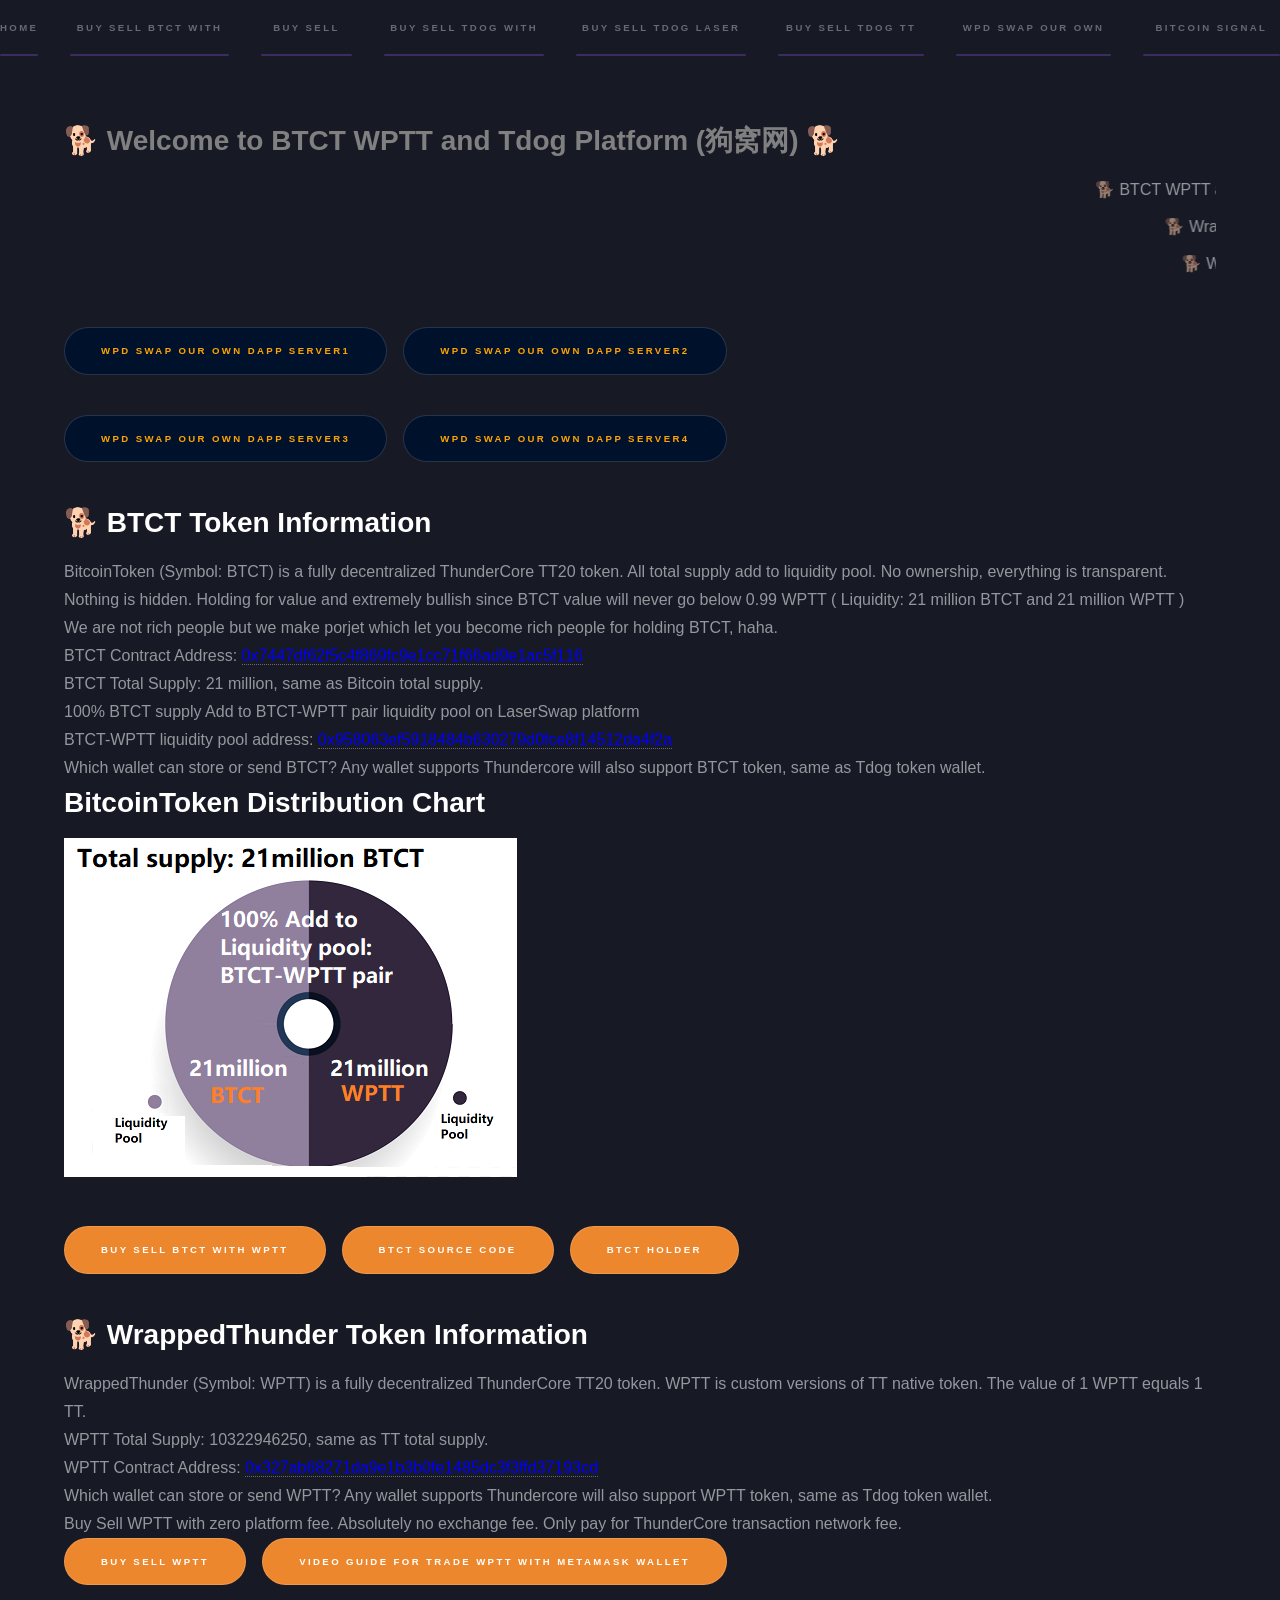
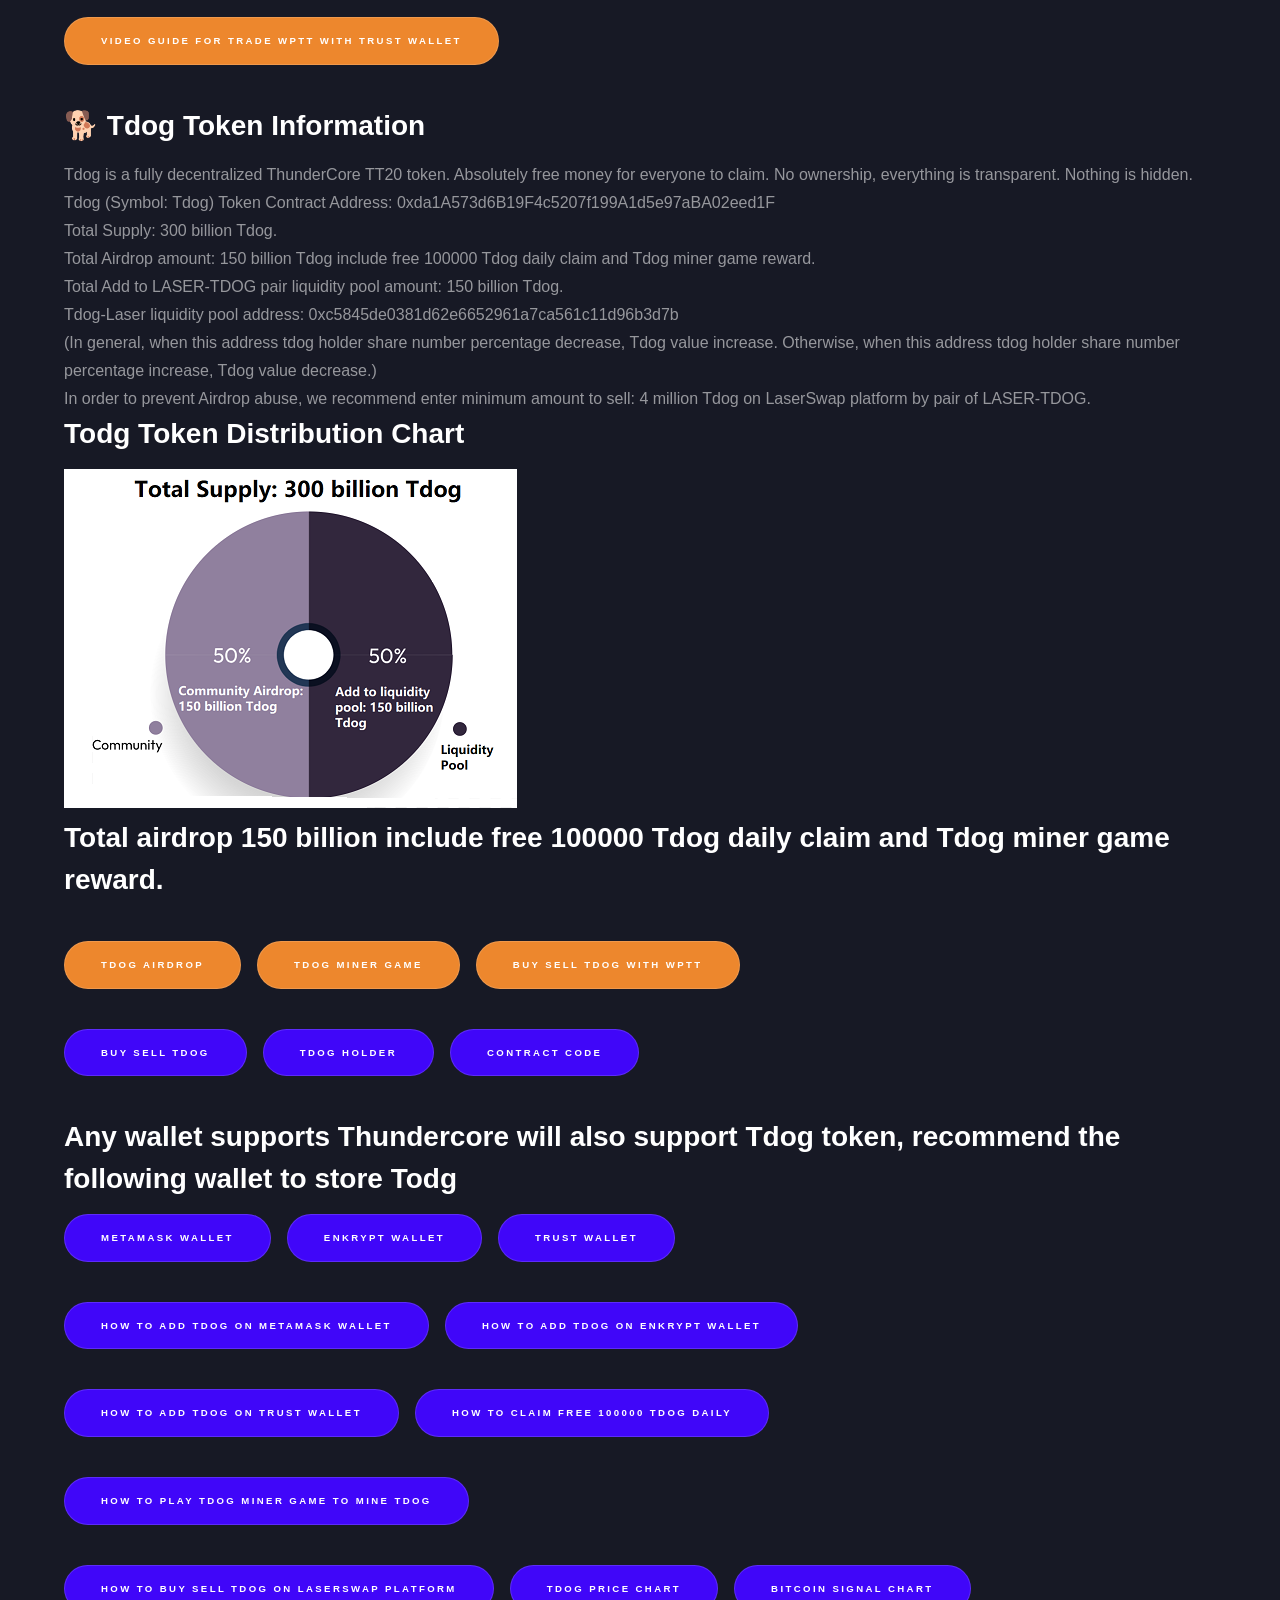
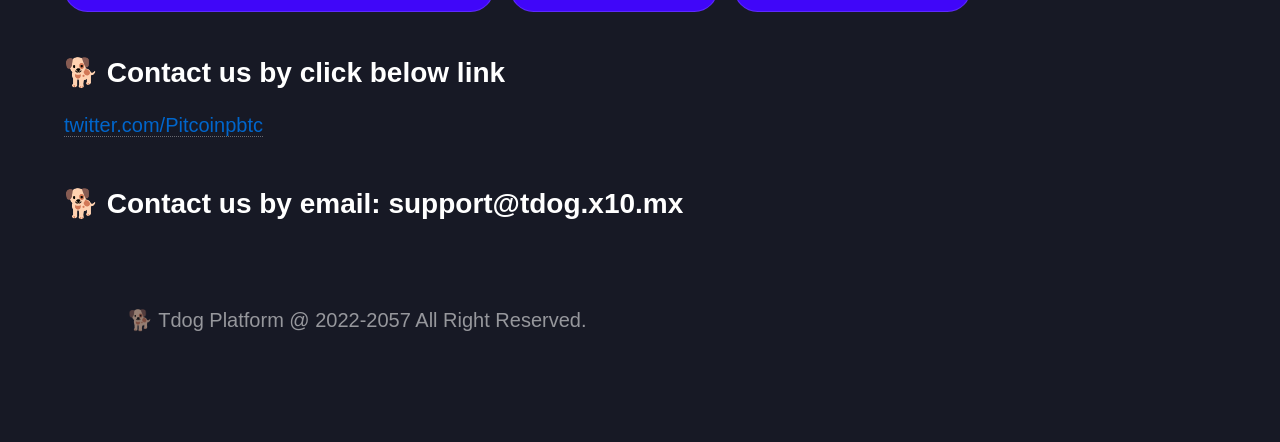
==== commit a4bae4cf: "Add files via upload" ====
--- a/index.html
+++ b/index.html
@@ -308,7 +308,7 @@
                 <p>  </p> 
     
         
-            <h2>&#128021 Contact us by email: pitcoinpbtc@gmail.com </h2>
+            <h2>&#128021 Contact us by email: support@tdog.x10.mx</h2>
 				<!-- Three -->
 					<section id="four" class="wrapper style1 fade-up" style="background-color:#171925">
 						<div class="inner">
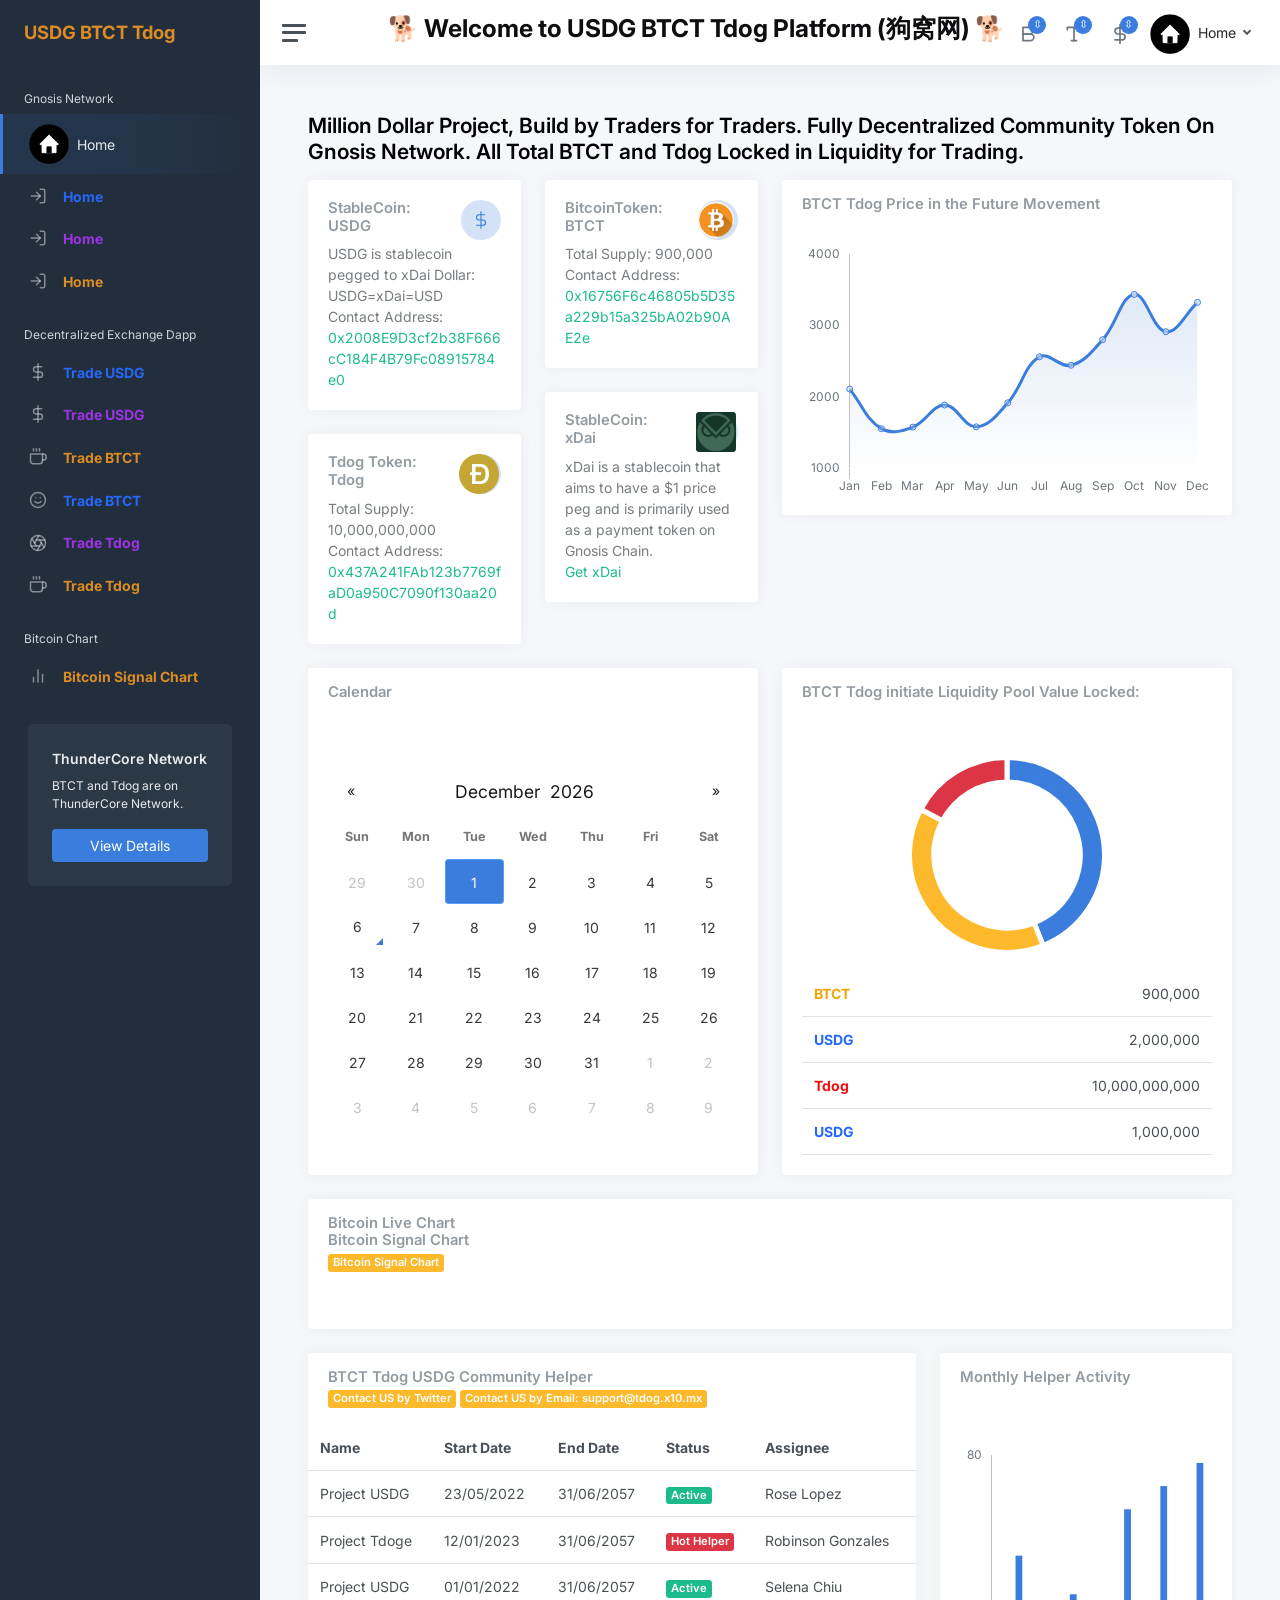
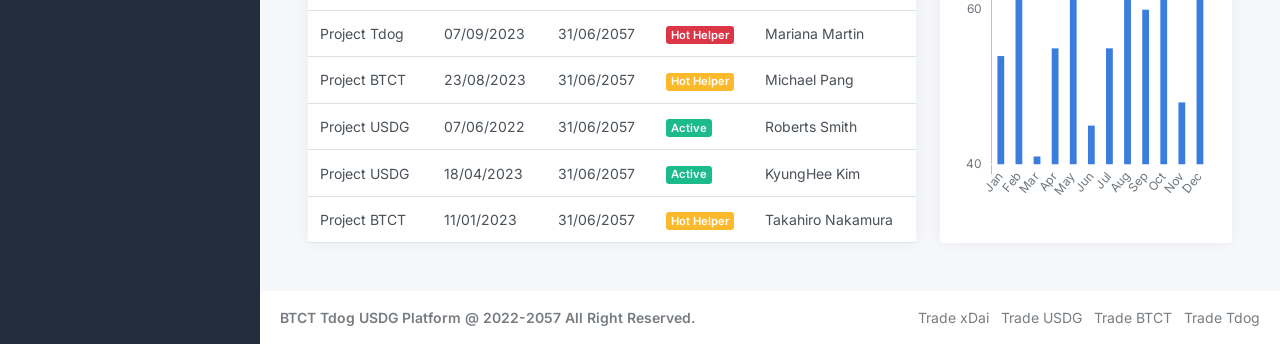
==== commit 361734e0: "Add files via upload" ====
--- a/index.html
+++ b/index.html
@@ -1,332 +1,978 @@
-<!DOCTYPE HTML>
-<!--
-	Hyperspace by HTML5 UP
-	html5up.net | @ajlkn
-	Free for personal and commercial use under the CCA 3.0 license (html5up.net/license)
--->
-<html>
-    <head>
-
-	    <link rel="shortcut icon" href="./favicon.ico" />
-	    <title>Tdog Platform</title>
-		<meta charset="utf-8" />
-		<meta name="viewport" content="width=device-width, initial-scale=1, user-scalable=no" />
-		<link rel="stylesheet" href="assets/css/main.css" />
-		<noscript><link rel="stylesheet" href="assets/css/noscript.css" /></noscript>
-		</head>
-	
-	<body >
-
-           <!-- Sidebar -->
-			<section id="sidebar" style="background-color:#171925">
-				<div class="inner" style="background-color:#171925">
-					<nav>
-						<ul>
-	                  	<li><a href="https://tdogtoken.github.io/tdog">Home</a></li>
-	                  	<li><a href="https://laserswap.finance/swap?inputCurrency=0x7447df62f5c4f869fc9e1cc71f66ad9e1ac5f116&outputCurrency=0x327ab68271da9e1b3b0fe1485dc3f3ffd37193cd" target="_blank" rel="noopener noreferrer">Buy Sell BTCT with WPTT</a></li>
-	                  	<li><a href="https://tradewptt.netlify.app" target="_blank" rel="noopener noreferrer">Buy Sell WPTT</a></li>	
-	                  	<li><a href="https://laserswap.finance/swap?inputCurrency=0x327ab68271da9e1b3b0fe1485dc3f3ffd37193cd&outputCurrency=0xda1A573d6B19F4c5207f199A1d5e97aBA02eed1F" target="_blank" rel="noopener noreferrer">Buy Sell Tdog with WPTT</a></li>
-						<li><a href="https://laserswap.finance/swap?inputCurrency=0xda1A573d6B19F4c5207f199A1d5e97aBA02eed1F" target="_blank" rel="noopener noreferrer">Buy Sell Tdog Laser Swap</a></li>	
-						<li><a href="https://ttswap.space/#/swap/0xda1A573d6B19F4c5207f199A1d5e97aBA02eed1F" target="_blank" rel="noopener noreferrer">Buy Sell Tdog TT Swap</a></li>	
-						<li><a href="https://wpdhaha.netlify.app" target="_blank" rel="noopener noreferrer">WPD Swap our own dapp</a></li>	
-					<li><a href="https://www.tradingview.com/chart/ud8ZrnPY/" target="_blank" rel="noopener noreferrer">Bitcoin Signal Chart</a></li>
-						   
-							
-								
-							
-						</ul>
-					</nav>
-				</div>
-			</section>
-			
-		<!-- Wrapper -->
-			<div id="wrapper" style="background-color:#171925">
-	
-				<!-- Intro -->
-					<section id="intro"  style="background-color:#171925">
-						<div class="inner" >
-					
-		
-	<!-- TradingView Widget BEGIN -->
-<div class="tradingview-widget-container">
-  <div class="tradingview-widget-container__widget"></div>
-  <div class="tradingview-widget-copyright"><a href="https://www.tradingview.com/markets/" rel="noopener" target="_blank"><span class="blue-text"></span></a></div>
-  <script type="text/javascript" src="https://s3.tradingview.com/external-embedding/embed-widget-ticker-tape.js" async>
-  {
-  "symbols": [
-    {
-      "description": "BUSD/USDT",
-      "proName": "BINANCE:BUSDUSDT"
-    },
-    {
-      "description": "BTC",
-      "proName": "COINBASE:BTCUSD"
-    },
-    {
-      "description": "CRO",
-      "proName": "COINBASE:CROUSD"
-    },
-    {
-      "description": "DOGE",
-      "proName": "COINBASE:DOGEUSD"
-    },
-    {
-      "description": "XMR",
-      "proName": "BINANCE:XMRUSDT"
-    },
-    {
-      "description": "BNB",
-      "proName": "BINANCE:BNBUSDT"
-    },
-    {
-      "description": "DJI",
-      "proName": "FOREXCOM:DJI"
-    }
-  ],
-  "showSymbolLogo": true,
-  "colorTheme": "dark",
-  "isTransparent": false,
-  "displayMode": "adaptive",
-  "locale": "en"
-}
-  </script>
-</div>
-<!-- TradingView Widget END -->
-							
-
-
-
-		<!-- Three -->
-					<section id="three" class="wrapper style1 fade-up" style="background-color:#171925">
-						<div class="inner">
-							<h2><font color="grey">&#128021 Welcome to BTCT WPTT and Tdog Platform (狗窝网) &#128021</font> </h2>
-							<marquee scrolldelay="10">&#128021 BTCT WPTT and Tdog are fully decentralized TT20 token designed for everyone all over the world.</marquee>
-
-<marquee scrolldelay="200">&#128021 WrappedThunder (WPTT) is custom versions of TT native token. 1 WPTT = 1 TT.</marquee>
-<marquee scrolldelay="300">&#128021 We are not rich people but we make porjet which let you become rich people for holding BTCT, haha. </marquee>
-
-				
-							
-				<br>			
-	<!-- TradingView Widget BEGIN -->
-<div class="tradingview-widget-container">
-  <div id="tradingview_32374"></div>
-  <div class="tradingview-widget-copyright"><a href="https://www.tradingview.com/" rel="noopener nofollow" target="_blank"><span class="blue-text"></span></a></div>
-  <script type="text/javascript" src="https://s3.tradingview.com/tv.js"></script>
-  <script type="text/javascript">
-  new TradingView.widget(
-  {
-  "width": 980,
-  "height": 610,
-  "symbol": "COINBASE:BTCUSD",
-  "interval": "D",
-  "timezone": "America/New_York",
-  "theme": "dark",
-  "style": "1",
-  "locale": "en",
-  "toolbar_bg": "#f1f3f6",
-  "enable_publishing": false,
-  "gridColor": "rgba(32, 18, 77, 0.06)",
-  "allow_symbol_change": true,
-  "studies": [
-    "STD;Chop%1Zone",
-    "STD;Supertrend"
-  ],
-  "container_id": "tradingview_32374"
-}
-  );
-  </script>
-</div>
-<!-- TradingView Widget END -->
-
-<p>  </p> 
-
-<ul class="actions">
-								<li ><a href="https://wpdhaha.netlify.app" target="_blank" rel="noopener noreferrer" class="button scrolly" style="background-color:#00112b"><font color="orange">WPD swap our own dapp Server1</font></a></li>
-								
-								<li ><a href="https://tdog.x10.mx/wpd" target="_blank" rel="noopener noreferrer" class="button scrolly" style="background-color:#00112b"><font color="orange">WPD swap our own dapp Server2</font></a></li>
-							</ul>
-      
-      <p> </p>
-
-<ul class="actions">
-								
-								<li ><a href="https://wpdhaha.onrender.com" target="_blank" rel="noopener noreferrer" class="button scrolly" style="background-color:#00112b"><font color="orange">WPD swap our own dapp Server3</font></a></li>
-									<li ><a href="https://wpdhaha.on.fleek.co" target="_blank" rel="noopener noreferrer" class="button scrolly" style="background-color:#00112b"><font color="orange">WPD swap our own dapp Server4</font></a></li>
-							</ul>
-      
-      <p> </p>
-<h2>
-    <span>&#128021 BTCT Token Information</span>
-              </h2>
-BitcoinToken (Symbol: BTCT) is a fully decentralized ThunderCore TT20 token. All total supply add to liquidity pool. No ownership, everything is transparent. Nothing is hidden. Holding for value and  extremely bullish since BTCT value will never go below 0.99 WPTT ( Liquidity: 21 million BTCT and 21 million WPTT )
-<br>
-We are not rich people but we make porjet which let you become rich people for holding BTCT, haha. 
-<br>
-BTCT Contract Address:
-<a href="https://viewblock.io/thundercore/address/0x7447df62f5c4f869fc9e1cc71f66ad9e1ac5f116?tab=code" target="_blank" rel="noopener noreferrer"><font color="blue">0x7447df62f5c4f869fc9e1cc71f66ad9e1ac5f116</font>  </a>
-<br>
-BTCT Total Supply: 21 million, same as Bitcoin total supply.
-<br>
-
-100% BTCT supply Add to BTCT-WPTT pair liquidity pool on LaserSwap platform
-<br>
-BTCT-WPTT liquidity pool address:
-<a href="https://viewblock.io/thundercore/tx/0x0cb4d4aabea428bb7ec6d4db8a1152db5d7328be580755c7cf4f2f6785cddc21" target="_blank" rel="noopener noreferrer"><font color="blue">0x958063ef5918484b630279d0fce8f14512da4f2a</font>  </a>
-<br>
-Which wallet can store or send BTCT? Any wallet supports Thundercore will also support BTCT token, same as Tdog token wallet.
-<br>
-<h2>
-    <span>BitcoinToken Distribution Chart</span>
-              </h2>
-<img src="./btct.png">
-<br> 
-
-<p>  </p> 
-<ul class="actions">
-								<li ><a href="https://laserswap.finance/swap?inputCurrency=0x7447df62f5c4f869fc9e1cc71f66ad9e1ac5f116&outputCurrency=0x327ab68271da9e1b3b0fe1485dc3f3ffd37193cd" target="_blank" rel="noopener noreferrer" class="button scrolly" style="background-color:#ed872d">Buy Sell BTCT with WPTT</a></li>
-								
-								<li ><a href="https://viewblock.io/thundercore/address/0x7447df62f5c4f869fc9e1cc71f66ad9e1ac5f116?tab=code" target="_blank" rel="noopener noreferrer" class="button scrolly" style="background-color:#ed872d">BTCT source code</a></li>
-								<li ><a href="https://viewblock.io/thundercore/address/0x7447df62f5c4f869fc9e1cc71f66ad9e1ac5f116?tab=holders" target="_blank" rel="noopener noreferrer" class="button scrolly" style="background-color:#ed872d">BTCT Holder</a></li>
-							</ul>
-      
-      <p> </p>
-
-<p>  </p> 
-
-<h2>
-    <span>&#128021 WrappedThunder Token Information</span>
-              </h2>
-WrappedThunder (Symbol: WPTT) is a fully decentralized ThunderCore TT20 token. WPTT is custom versions of TT native token. The value of 1 WPTT equals 1 TT.
-<br>
-WPTT Total Supply: 10322946250, same as TT total supply.
-<br>
-WPTT Contract Address:
-<a href="https://viewblock.io/thundercore/address/0x327ab68271da9e1b3b0fe1485dc3f3ffd37193cd?tab=code" target="_blank" rel="noopener noreferrer"><font color="blue">0x327ab68271da9e1b3b0fe1485dc3f3ffd37193cd</font>  </a>
-<br>
-Which wallet can store or send WPTT? Any wallet supports Thundercore will also support WPTT token, same as Tdog token wallet.
-<br>
-Buy Sell WPTT with zero platform fee. Absolutely no exchange fee. Only pay for ThunderCore transaction network fee.
-<br>
-<ul class="actions">
-						<li ><a href="https://tradewptt.netlify.app" target="_blank" rel="noopener noreferrer" class="button scrolly" style="background-color:#ed872d">Buy Sell WPTT</a></li>
-						<li ><a href="https://youtu.be/8smgkiV57KY" target="_blank" rel="noopener noreferrer" class="button scrolly" style="background-color:#ed872d">Video Guide for trade WPTT with MetaMask Wallet</a></li>		
-							</ul>
-
-							<ul class="actions">
-						
-						<li ><a href="https://youtu.be/D5AMpmKLzRY" target="_blank" rel="noopener noreferrer" class="button scrolly" style="background-color:#ed872d">Video Guide for Trade WPTT with Trust Wallet</a></li>			
-							</ul>
-<p>  </p> 
-<h2>
-    <span>&#128021 Tdog Token Information</span>
-              </h2>
-Tdog is a fully decentralized ThunderCore TT20 token. Absolutely free money for everyone to claim. No ownership, everything is transparent. Nothing is hidden. 
-<br>
-Tdog (Symbol: Tdog) Token Contract Address:
-
-0xda1A573d6B19F4c5207f199A1d5e97aBA02eed1F
-<br>
-Total Supply: 300 billion Tdog.
-<br>
-Total Airdrop amount: 150 billion Tdog include free 100000 Tdog daily claim and Tdog miner game  reward.
-<br>
-Total Add to LASER-TDOG pair liquidity pool amount: 150 billion Tdog.
-<br>
-Tdog-Laser liquidity pool address: 0xc5845de0381d62e6652961a7ca561c11d96b3d7b
-<br>
-(In general, when this address tdog holder share number percentage decrease, Tdog value increase. Otherwise, when this address tdog holder share number percentage increase, Tdog value decrease.)
-<br>
-In order to prevent Airdrop abuse, we recommend enter minimum amount to sell: 4 million Tdog on LaserSwap platform by pair of LASER-TDOG.
-<br> 
-<h2>
-    <span>Todg Token Distribution Chart</span>
-              </h2>
-<img src="./chart.png">
-<br> 
-<h2>
-    <span>Total airdrop 150 billion include free 100000 Tdog daily claim and Tdog miner game  reward.</span>
-              </h2>
-<p>  </p> 
-<ul class="actions">
-								<li ><a href="https://tdogtoken.netlify.app" target="_blank" rel="noopener noreferrer" class="button scrolly" style="background-color:#ed872d">Tdog Airdrop</a></li>
-								
-								<li ><a href="https://tdogminer.netlify.app" target="_blank" rel="noopener noreferrer" class="button scrolly" style="background-color:#ed872d">Tdog Miner Game</a></li>
-								<li ><a href="https://laserswap.finance/swap?inputCurrency=0x327ab68271da9e1b3b0fe1485dc3f3ffd37193cd&outputCurrency=0xda1A573d6B19F4c5207f199A1d5e97aBA02eed1F" target="_blank" rel="noopener noreferrer" class="button scrolly" style="background-color:#ed872d">Buy Sell Tdog with WPTT</a></li>
-							</ul>
-      
-      <p> </p>
-          
-            <ul class="actions">
-								
-								<li ><a href="https://laserswap.finance/swap?inputCurrency=0xda1A573d6B19F4c5207f199A1d5e97aBA02eed1F" target="_blank" rel="noopener noreferrer" class="button scrolly" style="background-color:#4006F9">Buy Sell Tdog</a></li>
-								<li ><a href="https://viewblock.io/thundercore/address/0xda1A573d6B19F4c5207f199A1d5e97aBA02eed1F?tab=holders" target="_blank" rel="noopener noreferrer" class="button scrolly" style="background-color:#4006F9">Tdog Holder</a></li>
-
-								<li ><a href="https://viewblock.io/thundercore/address/0xda1A573d6B19F4c5207f199A1d5e97aBA02eed1F?tab=code" target="_blank" rel="noopener noreferrer" class="button scrolly" style="background-color:#4006F9">Contract Code</a></li>
-							</ul>
-      
-      <p> </p>
-      <h2>
-    <span>Any wallet supports Thundercore will also support Tdog token, recommend the following wallet to store Todg</span>
-              </h2>
-               <ul class="actions">
-								<li ><a href="https://metamask.io/download" target="_blank" rel="noopener noreferrer" class="button scrolly" style="background-color:#4006F9">MetaMask Wallet</a></li>
-								<li ><a href="https://www.enkrypt.com" target="_blank" rel="noopener noreferrer" class="button scrolly" style="background-color:#4006F9">Enkrypt Wallet</a></li>
-								<li ><a href="https://trustwallet.com/download" target="_blank" rel="noopener noreferrer" class="button scrolly" style="background-color:#4006F9">Trust Wallet</a></li>
-								
-							</ul>
-
-							<p> </p>
-               <ul class="actions">
-								<li ><a href="https://youtu.be/UXLisyo_a00" target="_blank" rel="noopener noreferrer" class="button scrolly" style="background-color:#4006F9">How to Add Tdog on MetaMask Wallet</a></li>
-								<li ><a href="https://youtu.be/zZYazWjPSdI" target="_blank" rel="noopener noreferrer" class="button scrolly" style="background-color:#4006F9">How to Add Tdog on Enkrypt Wallet</a></li>
-							</ul>
-              <p> </p>
-               <ul class="actions">
-						<li ><a href="https://youtu.be/17W8KBryE7c" target="_blank" rel="noopener noreferrer" class="button scrolly" style="background-color:#4006F9">How to Add Tdog on Trust Wallet</a></li>
-								
-								<li ><a href="https://youtu.be/xAdRrzoNSX0" target="_blank" rel="noopener noreferrer" class="button scrolly" style="background-color:#4006F9">How to claim free 100000 Tdog daily</a></li>
-							</ul>
-              <p> </p>
-               <ul class="actions">
-						<li ><a href="https://youtu.be/H9EZ8TGVRdA" target="_blank" rel="noopener noreferrer" class="button scrolly" style="background-color:#4006F9">How to Play Tdog Miner Game to mine Tdog</a></li>
-							</ul>
-              <p> </p>
-              <ul class="actions">
-								<li ><a href="https://youtu.be/sQLJl9Ej60w" target="_blank" rel="noopener noreferrer" class="button scrolly" style="background-color:#4006F9">How to Buy Sell Tdog on LaserSwap Platform</a></li>
-								
-								<li ><a href="https://coinmarketcap.com/dexscan/thundercore/0xc5845de0381d62e6652961a7ca561c11d96b3d7b" target="_blank" rel="noopener noreferrer" class="button scrolly" style="background-color:#4006F9">Tdog Price Chart</a></li>
-								<li ><a href="https://www.tradingview.com/chart/ud8ZrnPY/" target="_blank" rel="noopener noreferrer" class="button scrolly" style="background-color:#4006F9">Bitcoin Signal Chart</a></li>
-							</ul>
-              <p> </p>
-               <h2>
-                   <span>&#128021 Contact us by click below link</span>
-              </h2>
-       
- <a href="https://twitter.com/Pitcoinpbtc" class="boxed-btn blank" style="font-size: 20px; color:#0066cc; margin-right: 20px;">twitter.com/Pitcoinpbtc</a>        
-           
-                <p>  </p> 
-    
-        
-            <h2>&#128021 Contact us by email: support@tdog.x10.mx</h2>
-				<!-- Three -->
-					<section id="four" class="wrapper style1 fade-up" style="background-color:#171925">
-						<div class="inner">
-							
-							<p>&#128021 Tdog Platform @ 2022-2057 All Right Reserved.</p>
-							
-						</div>
-					</section>
-
-			
-		
-			<script src="assets/js/jquery.min.js"></script>
-			<script src="assets/js/jquery.scrollex.min.js"></script>
-			<script src="assets/js/jquery.scrolly.min.js"></script>
-			<script src="assets/js/browser.min.js"></script>
-			<script src="assets/js/breakpoints.min.js"></script>
-			<script src="assets/js/util.js"></script>
-			<script src="assets/js/main.js"></script>
-
-	</body>
-</html>
+<!DOCTYPE html>
+<html lang="en">
+
+<head>
+	<meta charset="utf-8">
+	<meta http-equiv="X-UA-Compatible" content="IE=edge">
+	<meta name="viewport" content="width=device-width, initial-scale=1, shrink-to-fit=no">
+	<meta name="description" content="Responsive Admin &amp; Dashboard Template based on Bootstrap 5">
+	<meta name="author" content="AdminKit">
+	<meta name="keywords" content="adminkit, bootstrap, bootstrap 5, admin, dashboard, template, responsive, css, sass, html, theme, front-end, ui kit, web">
+
+	<link rel="preconnect" href="https://fonts.gstatic.com">
+	<link rel="shortcut icon" href="img/icons/icon-48x48.png" />
+
+	<link rel="canonical" href="https://demo-basic.adminkit.io/" />
+
+	<title> BTCT Tdog USDG Platform</title>
+
+	<link href="css/app.css" rel="stylesheet">
+	<link href="https://fonts.googleapis.com/css2?family=Inter:wght@300;400;600&display=swap" rel="stylesheet">
+</head>
+
+<body>
+	<div class="wrapper">
+		<nav id="sidebar" class="sidebar js-sidebar">
+			<div class="sidebar-content js-simplebar">
+				<a class="sidebar-brand" href="index.html">
+          <span class="align-middle" style="color:rgb(219, 140, 36);font-weight:bold">USDG BTCT Tdog</span>
+        </a>
+
+				<ul class="sidebar-nav">
+					<li class="sidebar-header">
+						Gnosis Network
+					</li>
+
+					<li class="sidebar-item active">
+						<a class="sidebar-link" href="index.html">
+							<img src="img/avatars/h11.png" class="avatar img-fluid rounded me-1" alt="Home" />
+               <span class="align-middle">Home</span>
+            </a>
+					</li>
+
+					<li class="sidebar-item">
+						<a class="sidebar-link" href="https://dextrade.neocities.org" rel="noopener nofollow" target="_blank">
+              <i class="align-middle" data-feather="log-in"></i> <span class="align-middle" style="color:rgb(37, 104, 248);font-weight:bold">Home</span>
+            </a>
+					</li>
+
+					<li class="sidebar-item">
+						<a class="sidebar-link" href="https://tdogtoken.github.io/tdog" rel="noopener nofollow" target="_blank">
+              <i class="align-middle" data-feather="log-in"></i> <span class="align-middle" style="color:rgb(157, 51, 228);font-weight:bold">Home</span>
+            </a>
+					</li>
+
+					<li class="sidebar-item">
+						<a class="sidebar-link" href="https://tdog.x10.mx" rel="noopener nofollow" target="_blank">
+              <i class="align-middle" data-feather="log-in"></i> <span class="align-middle" style="color:rgb(219, 140, 36);font-weight:bold">Home</span>
+            </a>
+					</li>
+
+					
+
+					<li class="sidebar-header">
+						Decentralized Exchange Dapp
+					</li>
+
+					<li class="sidebar-item">
+						<a class="sidebar-link" href="https://usdg.neocities.org/" rel="noopener nofollow" target="_blank">
+              <i class="align-middle" data-feather="dollar-sign"></i> <span class="align-middle" style="color:rgb(37, 104, 248);font-weight:bold">Trade USDG</span>
+            </a>
+					</li>
+
+					<li class="sidebar-item">
+						<a class="sidebar-link" href="https://usdg.netlify.app/" rel="noopener nofollow" target="_blank">
+              <i class="align-middle" data-feather="dollar-sign"></i> <span class="align-middle" style="color:rgb(157, 51, 228);font-weight:bold">Trade USDG</span>
+            </a>
+					</li>
+
+					<li class="sidebar-item">
+						<a class="sidebar-link" href="https://btct.neocities.org/" rel="noopener nofollow" target="_blank">
+              <i class="align-middle" data-feather="coffee"></i> <span class="align-middle" style="color:rgb(219, 140, 36);font-weight:bold">Trade BTCT</span>
+            </a>
+					</li>
+
+					<li class="sidebar-item">
+						<a class="sidebar-link" href="https://tradebtct.netlify.app/" rel="noopener nofollow" target="_blank">
+              <i class="align-middle" data-feather="smile"></i> <span class="align-middle" style="color:rgb(37, 104, 248);font-weight:bold">Trade BTCT</span>
+            </a>
+					</li>
+
+					<li class="sidebar-item">
+						<a class="sidebar-link" href="https://tdogtrade.neocities.org/" rel="noopener nofollow" target="_blank">
+              <i class="align-middle" data-feather="aperture"></i> <span class="align-middle" style="color:rgb(157, 51, 228);font-weight:bold">Trade Tdog</span>
+            </a>
+					</li>
+
+					<li class="sidebar-item">
+						<a class="sidebar-link" href="https://tdogtrade.netlify.app/" rel="noopener nofollow" target="_blank">
+              <i class="align-middle" data-feather="coffee"></i> <span class="align-middle" style="color:rgb(219, 140, 36);font-weight:bold">Trade Tdog</span>
+            </a>
+					</li>
+
+					<li class="sidebar-header">
+						Bitcoin Chart
+					</li>
+
+					<li class="sidebar-item">
+						<a class="sidebar-link" href="https://www.tradingview.com/chart/ud8ZrnPY/" rel="noopener nofollow" target="_blank">
+              <i class="align-middle" data-feather="bar-chart-2"></i> <span class="align-middle" style="color:rgb(219, 140, 36);font-weight:bold">Bitcoin Signal Chart</span>
+            </a>
+					</li>
+
+					
+				</ul>
+
+				<div class="sidebar-cta">
+					<div class="sidebar-cta-content">
+						<strong class="d-inline-block mb-2">ThunderCore Network</strong>
+						<div class="mb-3 text-sm">
+							BTCT and Tdog are on ThunderCore Network.
+						</div>
+						<div class="d-grid">
+							<a href="thundercore.html" class="btn btn-primary" rel="noopener nofollow" target="_blank">View Details</a>
+						</div>
+					</div>
+				</div>
+			</div>
+		</nav>
+
+		<div class="main">
+			<nav class="navbar navbar-expand navbar-light navbar-bg">
+				<a class="sidebar-toggle js-sidebar-toggle">
+          <i class="hamburger align-self-center"></i>
+        </a>
+
+				<div class="navbar-collapse collapse">
+					<ul class="navbar-nav navbar-align">
+						<h2 style="color:rgb(14, 14, 17);font-weight:bold">&#128021 Welcome to USDG BTCT Tdog Platform (狗窝网) &#128021 </h2>
+						<li class="nav-item dropdown">
+							<a class="nav-icon dropdown-toggle" href="#" id="alertsDropdown" data-bs-toggle="dropdown">
+								<div class="position-relative">
+									<i class="align-middle" data-feather="bold"></i>
+									<span class="indicator">&#8691;</span>
+								</div>
+							</a>
+							<div class="dropdown-menu dropdown-menu-lg dropdown-menu-end py-0" aria-labelledby="alertsDropdown">
+								<div class="dropdown-menu-header">
+									BTCT Decentralized Exchange Dapp
+								</div>
+								<div class="list-group">
+									<a href="https://btct.vercel.app/" class="list-group-item" rel="noopener nofollow" target="_blank">
+										<div class="row g-0 align-items-center">
+											<div class="col-2">
+												<i class="text-warning" data-feather="bold"></i>
+											</div>
+											<div class="col-10">
+												<div class="text-dark">Trade BTCT</div>
+												
+											</div>
+										</div>
+									</a>
+									<a href="https://btct.on.fleek.co/" class="list-group-item" rel="noopener nofollow" target="_blank">
+										<div class="row g-0 align-items-center">
+											<div class="col-2">
+												<i class="text-success" data-feather="bold"></i>
+											</div>
+											<div class="col-10">
+												<div class="text-dark">Trade BTCT</div>
+												
+											</div>
+										</div>
+									</a>
+									
+									<a href="https://btct.onrender.com/" class="list-group-item" rel="noopener nofollow" target="_blank">
+										<div class="row g-0 align-items-center">
+											<div class="col-2">
+												<i class="text-warning" data-feather="bold"></i>
+											</div>
+											<div class="col-10">
+												<div class="text-dark">Trade BTCT</div>
+												
+											</div>
+										</div>
+									</a>
+									<a href="https://btct.neocities.org/" class="list-group-item" rel="noopener nofollow" target="_blank">
+										<div class="row g-0 align-items-center">
+											<div class="col-2">
+												<i class="text-primary" data-feather="bold"></i>
+											</div>
+											<div class="col-10">
+												<div class="text-dark">Trade BTCT</div>
+												
+											</div>
+										</div>
+									</a>
+									<a href="https://tradebtct.netlify.app/" class="list-group-item" rel="noopener nofollow" target="_blank">
+										<div class="row g-0 align-items-center">
+											<div class="col-2">
+												<i class="text-success" data-feather="bold"></i>
+											</div>
+											<div class="col-10">
+												<div class="text-dark">Trade BTCT</div>
+												
+											</div>
+										</div>
+									</a>
+									<a href="https://btct-lh4uc.kinsta.page/" class="list-group-item" rel="noopener nofollow" target="_blank">
+										<div class="row g-0 align-items-center">
+											<div class="col-2">
+												<i class="text-primary" data-feather="bold"></i>
+											</div>
+											<div class="col-10">
+												<div class="text-dark">Trade BTCT</div>
+												
+											</div>
+										</div>
+									</a>
+									
+								</div>
+								<div class="dropdown-menu-footer">
+									<a href="https://gnosisscan.io/tx/0x0b6407bc77725a041df79bf23f627c203dc11fa12aa9d62c081e05df46d4bd17" class="text-muted" rel="noopener nofollow" target="_blank">View BTCT Million Dollar Locked Liquidity Details</a>
+								</div>
+							</div>
+						</li>
+						<li class="nav-item dropdown">
+							<a class="nav-icon dropdown-toggle" href="#" id="alertsDropdown" data-bs-toggle="dropdown">
+								<div class="position-relative">
+									<i class="align-middle" data-feather="type"></i>
+									<span class="indicator">&#8691;</span>
+								</div>
+							</a>
+							<div class="dropdown-menu dropdown-menu-lg dropdown-menu-end py-0" aria-labelledby="alertsDropdown">
+								<div class="dropdown-menu-header">
+									Tdog Decentralized Exchange Dapp
+								</div>
+								<div class="list-group">
+									<a href="https://tdog.vercel.app/" class="list-group-item" rel="noopener nofollow" target="_blank">
+										<div class="row g-0 align-items-center">
+											<div class="col-2">
+												<i class="text-warning" data-feather="type"></i>
+											</div>
+											<div class="col-10">
+												<div class="text-dark">Trade Tdog</div>
+												
+											</div>
+										</div>
+									</a>
+									<a href="https://tdog.on.fleek.co/" class="list-group-item" rel="noopener nofollow" target="_blank">
+										<div class="row g-0 align-items-center">
+											<div class="col-2">
+												<i class="text-success" data-feather="type"></i>
+											</div>
+											<div class="col-10">
+												<div class="text-dark">Trade Tdog</div>
+												
+											</div>
+										</div>
+									</a>
+									
+									<a href="https://tdogtrade.onrender.com/" class="list-group-item" rel="noopener nofollow" target="_blank">
+										<div class="row g-0 align-items-center">
+											<div class="col-2">
+												<i class="text-warning" data-feather="type"></i>
+											</div>
+											<div class="col-10">
+												<div class="text-dark">Trade Tdog</div>
+												
+											</div>
+										</div>
+									</a>
+									<a href="https://tdogtrade.neocities.org/" class="list-group-item" rel="noopener nofollow" target="_blank">
+										<div class="row g-0 align-items-center">
+											<div class="col-2">
+												<i class="text-primary" data-feather="type"></i>
+											</div>
+											<div class="col-10">
+												<div class="text-dark">Trade Tdog</div>
+												
+											</div>
+										</div>
+									</a>
+									<a href="https://tdogtrade.netlify.app/" class="list-group-item" rel="noopener nofollow" target="_blank">
+										<div class="row g-0 align-items-center">
+											<div class="col-2">
+												<i class="text-success" data-feather="type"></i>
+											</div>
+											<div class="col-10">
+												<div class="text-dark">Trade Tdog</div>
+												
+											</div>
+										</div>
+									</a>
+									<a href="https://tdog-qja49.kinsta.page/" class="list-group-item" rel="noopener nofollow" target="_blank">
+										<div class="row g-0 align-items-center">
+											<div class="col-2">
+												<i class="text-primary" data-feather="type"></i>
+											</div>
+											<div class="col-10">
+												<div class="text-dark">Trade Tdog</div>
+												
+											</div>
+										</div>
+									</a>
+									
+								</div>
+								<div class="dropdown-menu-footer">
+									<a href="https://gnosisscan.io/tx/0xd04ba5c1af8516b6dfd47de3e6a641b86d2f85c29e9768450f0152f61cfcba64" class="text-muted" rel="noopener nofollow" target="_blank">View Tdog Million Dollar Locked Liquidity Details</a>
+								</div>
+							</div>
+						</li>
+						<li class="nav-item dropdown">
+							<a class="nav-icon dropdown-toggle" href="#" id="alertsDropdown" data-bs-toggle="dropdown">
+								<div class="position-relative">
+									<i class="align-middle" data-feather="dollar-sign"></i>
+									<span class="indicator">&#8691;</span>
+								</div>
+							</a>
+							<div class="dropdown-menu dropdown-menu-lg dropdown-menu-end py-0" aria-labelledby="alertsDropdown">
+								<div class="dropdown-menu-header">
+									USDG Decentralized Exchange Dapp
+								</div>
+								<div class="list-group">
+									<a href="https://usdgtrade.vercel.app/" class="list-group-item" rel="noopener nofollow" target="_blank">
+										<div class="row g-0 align-items-center">
+											<div class="col-2">
+												<i class="text-warning" data-feather="dollar-sign"></i>
+											</div>
+											<div class="col-10">
+												<div class="text-dark">Trade USDG</div>
+												
+											</div>
+										</div>
+									</a>
+									<a href="https://usdg.on.fleek.co/" class="list-group-item" rel="noopener nofollow" target="_blank">
+										<div class="row g-0 align-items-center">
+											<div class="col-2">
+												<i class="text-success" data-feather="dollar-sign"></i>
+											</div>
+											<div class="col-10">
+												<div class="text-dark">Trade USDG</div>
+												
+											</div>
+										</div>
+									</a>
+									
+									<a href="https://usdg.onrender.com/" class="list-group-item" rel="noopener nofollow" target="_blank">
+										<div class="row g-0 align-items-center">
+											<div class="col-2">
+												<i class="text-warning" data-feather="dollar-sign"></i>
+											</div>
+											<div class="col-10">
+												<div class="text-dark">Trade USDG</div>
+												
+											</div>
+										</div>
+									</a>
+									<a href="https://usdg.neocities.org/" class="list-group-item" rel="noopener nofollow" target="_blank">
+										<div class="row g-0 align-items-center">
+											<div class="col-2">
+												<i class="text-primary" data-feather="dollar-sign"></i>
+											</div>
+											<div class="col-10">
+												<div class="text-dark">Trade USDG</div>
+												
+											</div>
+										</div>
+									</a>
+									<a href="https://usdg.netlify.app/" class="list-group-item" rel="noopener nofollow" target="_blank">
+										<div class="row g-0 align-items-center">
+											<div class="col-2">
+												<i class="text-success" data-feather="dollar-sign"></i>
+											</div>
+											<div class="col-10">
+												<div class="text-dark">Trade USDG</div>
+												
+											</div>
+										</div>
+									</a>
+									<a href="https://usdg-92brg.kinsta.page/" class="list-group-item" rel="noopener nofollow" target="_blank">
+										<div class="row g-0 align-items-center">
+											<div class="col-2">
+												<i class="text-primary" data-feather="dollar-sign"></i>
+											</div>
+											<div class="col-10">
+												<div class="text-dark">Trade USDG</div>
+												
+											</div>
+										</div>
+									</a>
+									
+								</div>
+								<div class="dropdown-menu-footer">
+									<a href="https://gnosisscan.io/token/0x2008E9D3cf2b38F666cC184F4B79Fc08915784e0" class="text-muted" rel="noopener nofollow" target="_blank">View USDG Transaction Details</a>
+								</div>
+							</div>
+						</li>
+
+						
+						
+						<li class="nav-item dropdown">
+							<a class="nav-icon dropdown-toggle d-inline-block d-sm-none" href="#" data-bs-toggle="dropdown">
+                <i class="align-middle" data-feather="settings"></i>
+              </a>
+
+							<a class="nav-link dropdown-toggle d-none d-sm-inline-block" href="#" data-bs-toggle="dropdown">
+                <img src="img/avatars/h11.png" class="avatar img-fluid rounded me-1" alt="Home" /> <span class="text-dark">Home</span>
+              </a>
+							<div class="dropdown-menu dropdown-menu-end">
+								<a class="dropdown-item" href="https://dextrade.neocities.org" rel="noopener nofollow" target="_blank"><i class="align-middle me-1" data-feather="pie-chart"></i><span class="align-middle" style="color:rgb(37, 104, 248);font-weight:bold">Home</span></a>
+								<a class="dropdown-item" href="https://tdogtoken.github.io/tdog" rel="noopener nofollow" target="_blank"><i class="align-middle me-1" data-feather="pie-chart"></i><span class="align-middle" style="color:rgb(157, 51, 228);font-weight:bold">Home</span></a>
+								<a class="dropdown-item" href="https://tdog.x10.mx" rel="noopener nofollow" target="_blank"><i class="align-middle me-1" data-feather="pie-chart"></i><span class="align-middle" style="color:rgb(219, 140, 36);font-weight:bold">Home</span></a>
+								
+								
+								
+						</li>
+					</ul>
+				</div>
+			</nav>
+
+			<main class="content">
+				<div class="container-fluid p-0">
+
+					<h1 class="h3 mb-3"><strong>Million Dollar Project, Build by Traders for Traders. Fully Decentralized Community Token On Gnosis Network. All Total BTCT and Tdog Locked in Liquidity for Trading.</strong></h1>
+
+					<div class="row">
+						<div class="col-xl-6 col-xxl-5 d-flex">
+							<div class="w-100">
+								<div class="row">
+									<div class="col-sm-6">
+										<div class="card">
+											<div class="card-body">
+												<div class="row">
+													<div class="col mt-0">
+														<h5 class="card-title">StableCoin: USDG</h5>
+													</div>
+
+													<div class="col-auto">
+														<div class="stat text-primary">
+															<i class="align-middle" data-feather="dollar-sign"></i>
+														</div>
+													</div>
+												</div>
+												<span class="text-muted">USDG is stablecoin pegged to xDai Dollar: USDG=xDai=USD</span>
+												
+												<div class="mb-0">
+													<span class="text-muted">Contact Address:</span>
+													<a href="https://gnosisscan.io/token/0x2008e9d3cf2b38f666cc184f4b79fc08915784e0" class="text-success" rel="noopener nofollow" target="_blank">0x2008E9D3cf2b38F666cC184F4B79Fc08915784e0</a>
+													
+												</div>
+											</div>
+										</div>
+										<div class="card">
+											<div class="card-body">
+												<div class="row">
+													<div class="col mt-0">
+														<h5 class="card-title">Tdog Token: Tdog</h5>
+													</div>
+
+													<div class="col-auto">
+														<div class="stat text-primary">
+															<img src="img/avatars/d1.png" class="avatar img-fluid rounded me-1" alt="Tdog" /> <span class="text-dark"></span>
+														</div>
+													</div>
+												</div>
+												<span class="text-muted">Total Supply: 10,000,000,000</span>
+												<div class="mb-0">
+													<span class="text-muted">Contact Address:</span>
+													<a href="https://gnosisscan.io/token/0x437a241fab123b7769fad0a950c7090f130aa20d" class="text-success" rel="noopener nofollow" target="_blank">0x437A241FAb123b7769faD0a950C7090f130aa20d</a>
+													
+												</div>
+											</div>
+										</div>
+									</div>
+									<div class="col-sm-6">
+										<div class="card">
+											<div class="card-body">
+												<div class="row">
+													<div class="col mt-0">
+														<h5 class="card-title">BitcoinToken: BTCT</h5>
+													</div>
+
+													<div class="col-auto">
+														<div class="stat text-primary">
+															<img src="img/avatars/b1.png" class="avatar img-fluid rounded me-1" alt="BTCT" /> <span class="text-dark"></span>
+															
+														</div>
+													</div>
+												</div>
+												<span class="text-muted">Total Supply: 900,000</span>
+												<div class="mb-0">
+													<span class="text-muted">Contact Address:</span>
+													<a href="https://gnosisscan.io/token/0x16756f6c46805b5d35a229b15a325ba02b90ae2e" class="text-success" rel="noopener nofollow" target="_blank">0x16756F6c46805b5D35a229b15a325bA02b90AE2e</a>
+												</div>
+											</div>
+										</div>
+										<div class="card">
+											<div class="card-body">
+												<div class="row">
+													<div class="col mt-0">
+														<h5 class="card-title">StableCoin: xDai</h5>
+													</div>
+
+													<div class="col-auto">
+														<div class="stat text-primary">
+															<img src="img/avatars/x1.png" class="avatar img-fluid rounded me-1" alt="xDai" /> <span class="text-dark"></span>
+														</div>
+													</div>
+												</div>
+												<span class="text-muted">xDai is a stablecoin that aims to have a $1 price peg and is primarily used as a payment token on Gnosis Chain.</span>
+												
+												<div class="mb-0">
+													<a href="https://bridge.gnosischain.com" class="text-success" rel="noopener nofollow" target="_blank">Get xDai</a>
+													
+												</div>
+											</div>
+										</div>
+									</div>
+								</div>
+							</div>
+						</div>
+
+						<div class="col-xl-6 col-xxl-7">
+							<div class="card flex-fill w-100">
+								<div class="card-header">
+
+									<h5 class="card-title mb-0">BTCT Tdog Price in the Future Movement</h5>
+								</div>
+								<div class="card-body py-3">
+									<div class="chart chart-sm">
+										<canvas id="chartjs-dashboard-line"></canvas>
+									</div>
+								</div>
+							</div>
+						</div>
+					</div>
+
+					<div class="row">
+						<div class="col-12 col-md-6 col-xxl-3 d-flex order-2 order-xxl-3">
+							<div class="card flex-fill w-100">
+								<div class="card-header">
+
+									<h5 class="card-title mb-0">BTCT Tdog initiate Liquidity Pool Value Locked:</h5>
+								</div>
+								<div class="card-body d-flex">
+									<div class="align-self-center w-100">
+										<div class="py-3">
+											<div class="chart chart-xs">
+												<canvas id="chartjs-dashboard-pie"></canvas>
+											</div>
+										</div>
+
+										<table class="table mb-0">
+											<tbody>
+												<tr>
+													<td style="color:rgb(238, 165, 8);font-weight:bold">BTCT</td>
+													<td class="text-end">900,000</td>
+												</tr>
+												<tr>
+													<td style="color:rgb(37, 104, 248);font-weight:bold">USDG</td>
+													<td class="text-end">2,000,000</td>
+												</tr>
+												<tr>
+													<td style="color:rgb(241, 14, 14);font-weight:bold">Tdog</td>
+													<td class="text-end">10,000,000,000</td>
+												</tr>
+												<tr>
+													<td style="color:rgb(37, 104, 248);font-weight:bold">USDG</td>
+													<td class="text-end">1,000,000</td>
+												</tr>
+											</tbody>
+										</table>
+									</div>
+								</div>
+							</div>
+						</div>
+						<div class="col-12 col-md-12 col-xxl-6 d-flex order-3 order-xxl-2">
+							<div class="card flex-fill w-100">
+								<div class="card-header">
+
+									<h5 class="card-title mb-0">Bitcoin Live Chart</h5>
+				<!-- TradingView Widget BEGIN -->
+				<div class="tradingview-widget-container">
+					<div id="tradingview_32374"></div>
+					<div class="tradingview-widget-copyright"><a href="https://www.tradingview.com/" rel="noopener nofollow"
+							target="_blank"><span class="blue-text"></span></a></div>
+					<script type="text/javascript" src="https://s3.tradingview.com/tv.js"></script>
+					<script type="text/javascript">
+						new TradingView.widget(
+					{
+					"width": 490,
+					"height": 610,
+					"symbol": "COINBASE:BTCUSD",
+					"interval": "D",
+					"timezone": "America/New_York",
+					"theme": "dark",
+					"style": "1",
+					"locale": "en",
+					"toolbar_bg": "#f1f3f6",
+					"enable_publishing": false,
+					"gridColor": "rgba(32, 18, 77, 0.06)",
+					"allow_symbol_change": true,
+					"studies": [
+					  "STD;Chop%1Zone",
+					  "STD;Supertrend"
+					],
+					"container_id": "tradingview_32374"
+				  }
+					);
+					</script>
+				</div>
+				<!-- TradingView Widget END -->
+	
+  <!-- TradingView Widget BEGIN -->
+<div class="tradingview-widget-container">
+	<div class="tradingview-widget-container__widget"></div>
+	<div class="tradingview-widget-copyright"><a href="https://www.tradingview.com/" rel="noopener nofollow" target="_blank"><span class="blue-text"></span></a></div>
+	<script type="text/javascript" src="https://s3.tradingview.com/external-embedding/embed-widget-ticker-tape.js" async>
+	{
+	"symbols": [
+	  {
+		"description": "BTC",
+		"proName": "COINBASE:BTCUSD"
+	  },
+	  {
+		"description": "DOGE",
+		"proName": "COINBASE:DOGEUSD"
+	  },
+	  {
+		"description": "ETH",
+		"proName": "COINBASE:ETHUSD"
+	  },
+	  {
+		"description": "GNO",
+		"proName": "COINBASE:GNOUSD"
+	  },
+	  {
+		"description": "DAI",
+		"proName": "COINBASE:DAIUSD"
+	  },
+	  {
+		"description": "USDT",
+		"proName": "COINBASE:USDTUSD"
+	  },
+	  {
+		"description": "UNI",
+		"proName": "COINBASE:UNIUSD"
+	  },
+	  {
+		"description": "DJI",
+		"proName": "FOREXCOM:US30"
+	  }
+	],
+	"showSymbolLogo": true,
+	"isTransparent": false,
+	"displayMode": "adaptive",
+	"colorTheme": "dark",
+	"locale": "en"
+  }
+	</script>
+  </div>
+  <!-- TradingView Widget END -->
+  <h5 class="card-title mb-0">Bitcoin Signal Chart</h5>
+									
+								<td><a href="https://www.tradingview.com/chart/ud8ZrnPY/" target="_blank" rel="noopener noreferrer"><span class="badge bg-warning">Bitcoin Signal Chart</span></a></td>
+								</div>
+								<div class="card-body px-4">
+									
+								</div>
+							</div>
+						</div>
+						<div class="col-12 col-md-6 col-xxl-3 d-flex order-1 order-xxl-1">
+							<div class="card flex-fill">
+								<div class="card-header">
+
+									<h5 class="card-title mb-0">Calendar</h5>
+								</div>
+								<div class="card-body d-flex">
+									<div class="align-self-center w-100">
+										<div class="chart">
+											<div id="datetimepicker-dashboard"></div>
+										</div>
+									</div>
+								</div>
+							</div>
+						</div>
+					</div>
+
+					<div class="row">
+						<div class="col-12 col-lg-8 col-xxl-9 d-flex">
+							<div class="card flex-fill">
+								<div class="card-header">
+
+									<h5 class="card-title mb-0">BTCT Tdog USDG Community Helper</h5>
+									
+								<td><a href="https://twitter.com/Pitcoinpbtc" target="_blank" rel="noopener noreferrer"><span class="badge bg-warning">Contact US by Twitter</span></a></td>
+								<span class="badge bg-warning">Contact US by Email: support@tdog.x10.mx</span></a></td>
+							</div>
+								
+								<table class="table table-hover my-0">
+									<thead>
+										<tr>
+											<th>Name</th>
+											<th class="d-none d-xl-table-cell">Start Date</th>
+											<th class="d-none d-xl-table-cell">End Date</th>
+											<th>Status</th>
+											<th class="d-none d-md-table-cell">Assignee</th>
+										</tr>
+									</thead>
+									<tbody>
+										<tr>
+											<td>Project USDG</td>
+											<td class="d-none d-xl-table-cell">23/05/2022</td>
+											<td class="d-none d-xl-table-cell">31/06/2057</td>
+											<td><span class="badge bg-success">Active</span></td>
+											<td class="d-none d-md-table-cell">Rose Lopez</td>
+										</tr>
+										<tr>
+											<td>Project Tdoge</td>
+											<td class="d-none d-xl-table-cell">12/01/2023</td>
+											<td class="d-none d-xl-table-cell">31/06/2057</td>
+											<td><a><span class="badge bg-danger">Hot Helper</span></a></td>
+											<td class="d-none d-md-table-cell">Robinson Gonzales</td>
+										</tr>
+										<tr>
+											<td>Project USDG</td>
+											<td class="d-none d-xl-table-cell">01/01/2022</td>
+											<td class="d-none d-xl-table-cell">31/06/2057</td>
+											<td><span class="badge bg-success">Active</span></td>
+											<td class="d-none d-md-table-cell">Selena Chiu</td>
+										</tr>
+										<tr>
+											<td>Project Tdog</td>
+											<td class="d-none d-xl-table-cell">07/09/2023</td>
+											<td class="d-none d-xl-table-cell">31/06/2057</td>
+											<td><span class="badge bg-danger">Hot Helper</span></td>
+											<td class="d-none d-md-table-cell">Mariana Martin</td>
+										</tr>
+										<tr>
+											<td>Project BTCT</td>
+											<td class="d-none d-xl-table-cell">23/08/2023</td>
+											<td class="d-none d-xl-table-cell">31/06/2057</td>
+											<td><span class="badge bg-warning">Hot Helper</span></td>
+											<td class="d-none d-md-table-cell">Michael Pang</td>
+										</tr>
+										<tr>
+											<td>Project USDG</td>
+											<td class="d-none d-xl-table-cell">07/06/2022</td>
+											<td class="d-none d-xl-table-cell">31/06/2057</td>
+											<td><span class="badge bg-success">Active</span></td>
+											<td class="d-none d-md-table-cell">Roberts Smith</td>
+										</tr>
+										<tr>
+											<td>Project USDG</td>
+											<td class="d-none d-xl-table-cell">18/04/2023</td>
+											<td class="d-none d-xl-table-cell">31/06/2057</td>
+											<td><span class="badge bg-success">Active</span></td>
+											<td class="d-none d-md-table-cell">KyungHee Kim</td>
+										</tr>
+										<tr>
+											<td>Project BTCT</td>
+											<td class="d-none d-xl-table-cell">11/01/2023</td>
+											<td class="d-none d-xl-table-cell">31/06/2057</td>
+											<td><span class="badge bg-warning">Hot Helper</span></td>
+											<td class="d-none d-md-table-cell">Takahiro Nakamura</td>
+										</tr>
+									</tbody>
+								</table>
+							</div>
+						</div>
+						<div class="col-12 col-lg-4 col-xxl-3 d-flex">
+							<div class="card flex-fill w-100">
+								<div class="card-header">
+
+									<h5 class="card-title mb-0">Monthly Helper Activity</h5>
+								</div>
+								<div class="card-body d-flex w-100">
+									<div class="align-self-center chart chart-lg">
+										<canvas id="chartjs-dashboard-bar"></canvas>
+									</div>
+								</div>
+							</div>
+						</div>
+					</div>
+
+				</div>
+			</main>
+
+			<footer class="footer">
+				<div class="container-fluid">
+					<div class="row text-muted">
+						<div class="col-6 text-start">
+							<p class="mb-0">
+								<a class="text-muted" href="https://dextrade.neocities.org" target="_blank" rel="noopener noreferrer"><strong>BTCT Tdog USDG Platform @ 2022-2057 All Right Reserved.</strong></a>								
+							</p>
+						</div>
+						<div class="col-6 text-end">
+							<ul class="list-inline">
+								<li class="list-inline-item">
+									<a class="text-muted" href="https://bridge.gnosischain.com/" target="_blank" rel="noopener noreferrer">Trade xDai</a>
+								</li>
+								<li class="list-inline-item">
+									<a class="text-muted" href="https://usdg-92brg.kinsta.page/" target="_blank" rel="noopener noreferrer">Trade USDG</a>
+								</li>
+								<li class="list-inline-item">
+									<a class="text-muted" href="https://btct-lh4uc.kinsta.page/" target="_blank" rel="noopener noreferrer">Trade BTCT</a>
+								</li>
+								<li class="list-inline-item">
+									<a class="text-muted" href="https://tdog-qja49.kinsta.page/" target="_blank" rel="noopener noreferrer">Trade Tdog</a>
+								</li>
+							</ul>
+						</div>
+					</div>
+				</div>
+			</footer>
+		</div>
+	</div>
+
+	<script src="js/app.js"></script>
+
+	<script>
+		document.addEventListener("DOMContentLoaded", function() {
+			var ctx = document.getElementById("chartjs-dashboard-line").getContext("2d");
+			var gradient = ctx.createLinearGradient(0, 0, 0, 225);
+			gradient.addColorStop(0, "rgba(215, 227, 244, 1)");
+			gradient.addColorStop(1, "rgba(215, 227, 244, 0)");
+			// Line chart
+			new Chart(document.getElementById("chartjs-dashboard-line"), {
+				type: "line",
+				data: {
+					labels: ["Jan", "Feb", "Mar", "Apr", "May", "Jun", "Jul", "Aug", "Sep", "Oct", "Nov", "Dec"],
+					datasets: [{
+						label: "Sales ($)",
+						fill: true,
+						backgroundColor: gradient,
+						borderColor: window.theme.primary,
+						data: [
+							2115,
+							1562,
+							1584,
+							1892,
+							1587,
+							1923,
+							2566,
+							2448,
+							2805,
+							3438,
+							2917,
+							3327
+						]
+					}]
+				},
+				options: {
+					maintainAspectRatio: false,
+					legend: {
+						display: false
+					},
+					tooltips: {
+						intersect: false
+					},
+					hover: {
+						intersect: true
+					},
+					plugins: {
+						filler: {
+							propagate: false
+						}
+					},
+					scales: {
+						xAxes: [{
+							reverse: true,
+							gridLines: {
+								color: "rgba(0,0,0,0.0)"
+							}
+						}],
+						yAxes: [{
+							ticks: {
+								stepSize: 1000
+							},
+							display: true,
+							borderDash: [3, 3],
+							gridLines: {
+								color: "rgba(0,0,0,0.0)"
+							}
+						}]
+					}
+				}
+			});
+		});
+	</script>
+	<script>
+		document.addEventListener("DOMContentLoaded", function() {
+			// Pie chart
+			new Chart(document.getElementById("chartjs-dashboard-pie"), {
+				type: "pie",
+				data: {
+					labels: ["Chrome", "Firefox", "IE"],
+					datasets: [{
+						data: [4306, 3801, 1689],
+						backgroundColor: [
+							window.theme.primary,
+							window.theme.warning,
+							window.theme.danger
+						],
+						borderWidth: 5
+					}]
+				},
+				options: {
+					responsive: !window.MSInputMethodContext,
+					maintainAspectRatio: false,
+					legend: {
+						display: false
+					},
+					cutoutPercentage: 75
+				}
+			});
+		});
+	</script>
+	<script>
+		document.addEventListener("DOMContentLoaded", function() {
+			// Bar chart
+			new Chart(document.getElementById("chartjs-dashboard-bar"), {
+				type: "bar",
+				data: {
+					labels: ["Jan", "Feb", "Mar", "Apr", "May", "Jun", "Jul", "Aug", "Sep", "Oct", "Nov", "Dec"],
+					datasets: [{
+						label: "This year",
+						backgroundColor: window.theme.primary,
+						borderColor: window.theme.primary,
+						hoverBackgroundColor: window.theme.primary,
+						hoverBorderColor: window.theme.primary,
+						data: [54, 67, 41, 55, 62, 45, 55, 73, 60, 76, 48, 79],
+						barPercentage: .75,
+						categoryPercentage: .5
+					}]
+				},
+				options: {
+					maintainAspectRatio: false,
+					legend: {
+						display: false
+					},
+					scales: {
+						yAxes: [{
+							gridLines: {
+								display: false
+							},
+							stacked: false,
+							ticks: {
+								stepSize: 20
+							}
+						}],
+						xAxes: [{
+							stacked: false,
+							gridLines: {
+								color: "transparent"
+							}
+						}]
+					}
+				}
+			});
+		});
+	</script>
+	
+	<script>
+		document.addEventListener("DOMContentLoaded", function() {
+			var date = new Date(Date.now() - 5 * 24 * 60 * 60 * 1000);
+			var defaultDate = date.getUTCFullYear() + "-" + (date.getUTCMonth() + 1) + "-" + date.getUTCDate();
+			document.getElementById("datetimepicker-dashboard").flatpickr({
+				inline: true,
+				prevArrow: "<span title=\"Previous month\">&laquo;</span>",
+				nextArrow: "<span title=\"Next month\">&raquo;</span>",
+				defaultDate: defaultDate
+			});
+		});
+	</script>
+
+</body>
+
+</html>
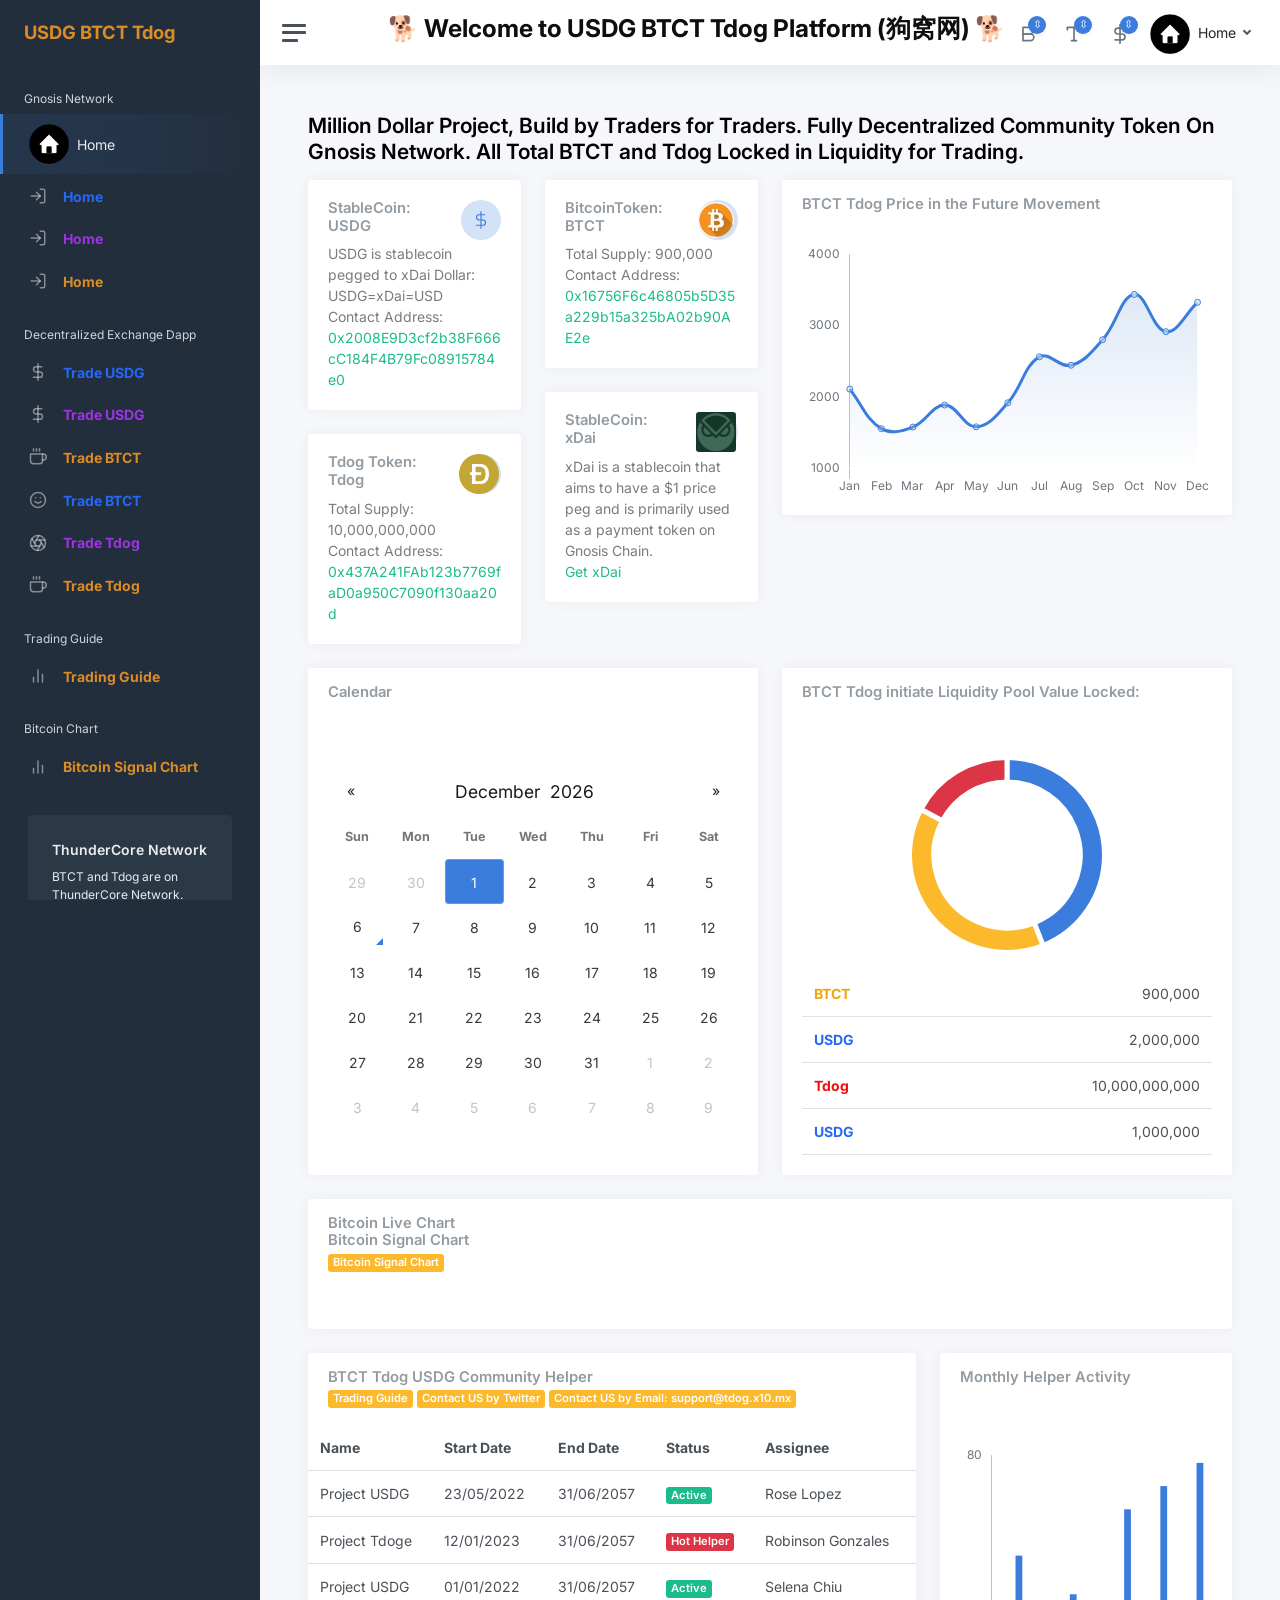
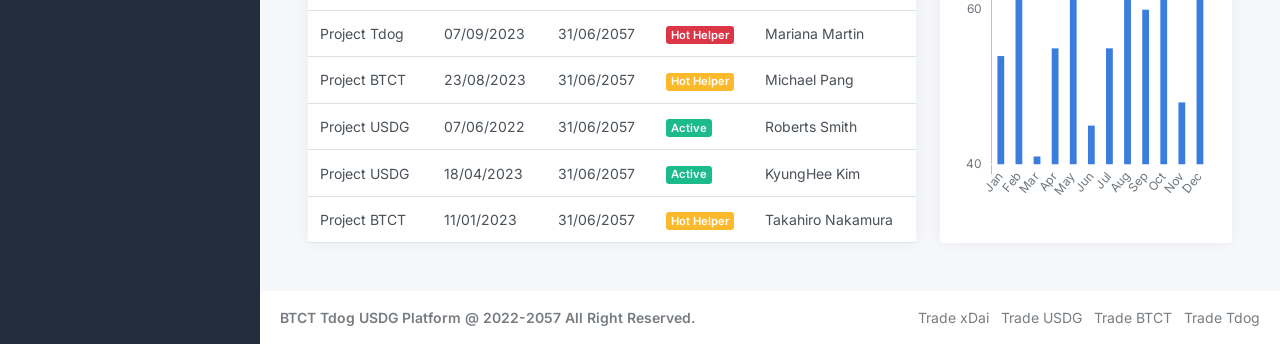
==== commit 9f50bb79: "Add files via upload" ====
--- a/index.html
+++ b/index.html
@@ -34,14 +34,14 @@
 					</li>
 
 					<li class="sidebar-item active">
-						<a class="sidebar-link" href="index.html">
+						<a class="sidebar-link" href="./">
 							<img src="img/avatars/h11.png" class="avatar img-fluid rounded me-1" alt="Home" />
                <span class="align-middle">Home</span>
             </a>
 					</li>
 
 					<li class="sidebar-item">
-						<a class="sidebar-link" href="https://dextrade.neocities.org" rel="noopener nofollow" target="_blank">
+						<a class="sidebar-link" href="https://dextrade.netlify.app/" rel="noopener nofollow" target="_blank">
               <i class="align-middle" data-feather="log-in"></i> <span class="align-middle" style="color:rgb(37, 104, 248);font-weight:bold">Home</span>
             </a>
 					</li>
@@ -97,6 +97,16 @@
 					<li class="sidebar-item">
 						<a class="sidebar-link" href="https://tdogtrade.netlify.app/" rel="noopener nofollow" target="_blank">
               <i class="align-middle" data-feather="coffee"></i> <span class="align-middle" style="color:rgb(219, 140, 36);font-weight:bold">Trade Tdog</span>
+            </a>
+					</li>
+
+					<li class="sidebar-header">
+						Trading Guide
+					</li>
+
+					<li class="sidebar-item">
+						<a class="sidebar-link" href="https://youtu.be/A1UYVcUdwSk" rel="noopener nofollow" target="_blank">
+              <i class="align-middle" data-feather="bar-chart-2"></i> <span class="align-middle" style="color:rgb(219, 140, 36);font-weight:bold">Trading Guide</span>
             </a>
 					</li>
 
@@ -406,7 +416,7 @@
                 <img src="img/avatars/h11.png" class="avatar img-fluid rounded me-1" alt="Home" /> <span class="text-dark">Home</span>
               </a>
 							<div class="dropdown-menu dropdown-menu-end">
-								<a class="dropdown-item" href="https://dextrade.neocities.org" rel="noopener nofollow" target="_blank"><i class="align-middle me-1" data-feather="pie-chart"></i><span class="align-middle" style="color:rgb(37, 104, 248);font-weight:bold">Home</span></a>
+								<a class="dropdown-item" href="https://dextrade.netlify.app/" rel="noopener nofollow" target="_blank"><i class="align-middle me-1" data-feather="pie-chart"></i><span class="align-middle" style="color:rgb(37, 104, 248);font-weight:bold">Home</span></a>
 								<a class="dropdown-item" href="https://tdogtoken.github.io/tdog" rel="noopener nofollow" target="_blank"><i class="align-middle me-1" data-feather="pie-chart"></i><span class="align-middle" style="color:rgb(157, 51, 228);font-weight:bold">Home</span></a>
 								<a class="dropdown-item" href="https://tdog.x10.mx" rel="noopener nofollow" target="_blank"><i class="align-middle me-1" data-feather="pie-chart"></i><span class="align-middle" style="color:rgb(219, 140, 36);font-weight:bold">Home</span></a>
 								
@@ -691,6 +701,7 @@
 								<div class="card-header">
 
 									<h5 class="card-title mb-0">BTCT Tdog USDG Community Helper</h5>
+									<td><a href="https://youtu.be/A1UYVcUdwSk" target="_blank" rel="noopener noreferrer"><span class="badge bg-warning">Trading Guide</span></a></td>
 									
 								<td><a href="https://twitter.com/Pitcoinpbtc" target="_blank" rel="noopener noreferrer"><span class="badge bg-warning">Contact US by Twitter</span></a></td>
 								<span class="badge bg-warning">Contact US by Email: support@tdog.x10.mx</span></a></td>
@@ -790,7 +801,7 @@
 					<div class="row text-muted">
 						<div class="col-6 text-start">
 							<p class="mb-0">
-								<a class="text-muted" href="https://dextrade.neocities.org" target="_blank" rel="noopener noreferrer"><strong>BTCT Tdog USDG Platform @ 2022-2057 All Right Reserved.</strong></a>								
+								<a class="text-muted" href="https://tdogtoken.github.io/tdog" target="_blank" rel="noopener noreferrer"><strong>BTCT Tdog USDG Platform @ 2022-2057 All Right Reserved.</strong></a>								
 							</p>
 						</div>
 						<div class="col-6 text-end">
@@ -975,4 +986,4 @@
 
 </body>
 
-</html>+</html>
